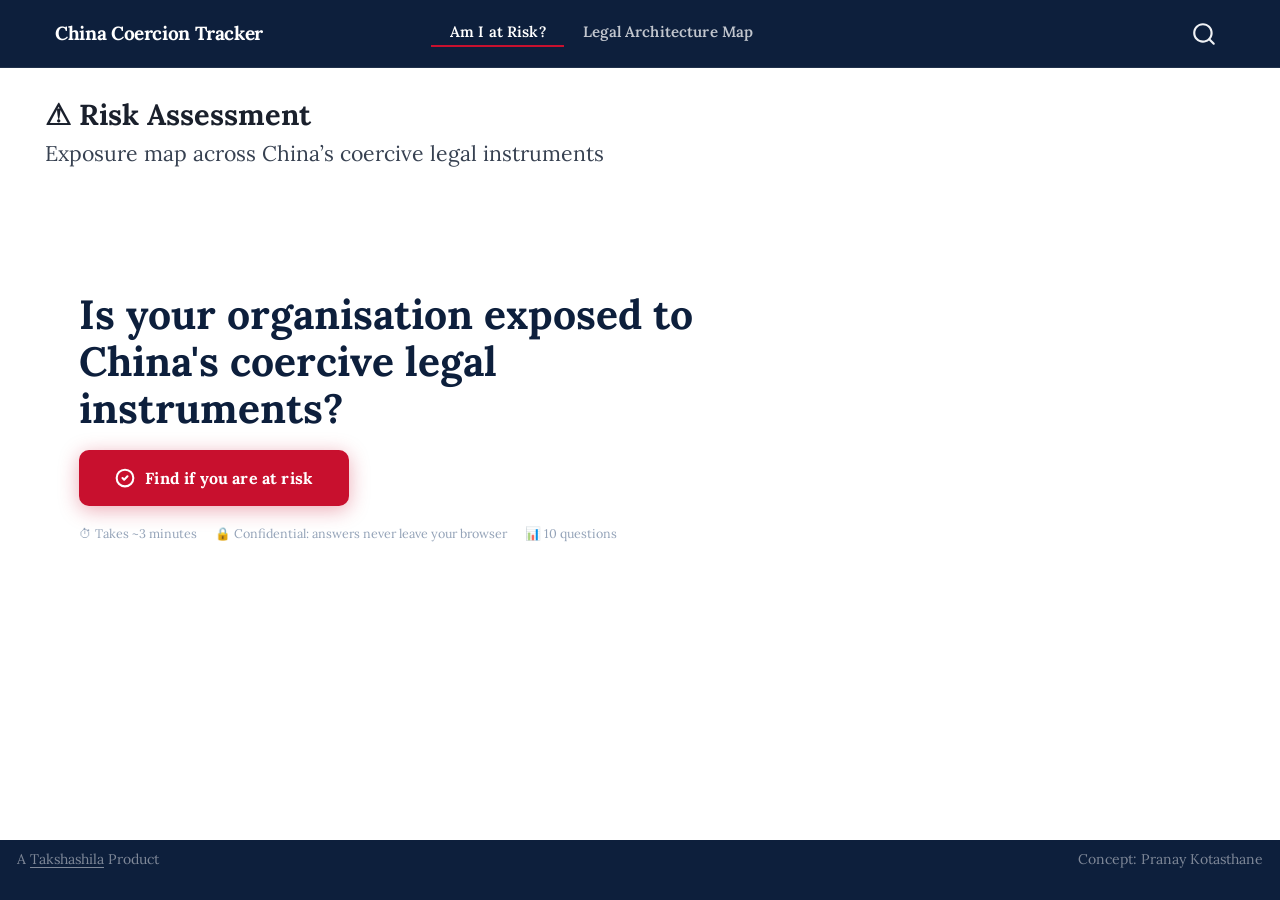
==== china-coercion-tracker/index.html @ 2c1ad4c2 "Verify SAMR merger review against the Anti-Monopoly Law; fix inaccuracies Scoped to merger control o" ====
<!DOCTYPE html>
<html xmlns="http://www.w3.org/1999/xhtml" lang="en" xml:lang="en"><head>

<meta charset="utf-8">
<meta name="generator" content="quarto-1.6.42">

<meta name="viewport" content="width=device-width, initial-scale=1.0, user-scalable=yes">


<title>⚠ Risk Assessment – China Coercion Tracker</title>
<style>
code{white-space: pre-wrap;}
span.smallcaps{font-variant: small-caps;}
div.columns{display: flex; gap: min(4vw, 1.5em);}
div.column{flex: auto; overflow-x: auto;}
div.hanging-indent{margin-left: 1.5em; text-indent: -1.5em;}
ul.task-list{list-style: none;}
ul.task-list li input[type="checkbox"] {
  width: 0.8em;
  margin: 0 0.8em 0.2em -1em; /* quarto-specific, see https://github.com/quarto-dev/quarto-cli/issues/4556 */ 
  vertical-align: middle;
}
</style>


<script src="site_libs/quarto-nav/quarto-nav.js"></script>
<script src="site_libs/quarto-nav/headroom.min.js"></script>
<script src="site_libs/clipboard/clipboard.min.js"></script>
<script src="site_libs/quarto-search/autocomplete.umd.js"></script>
<script src="site_libs/quarto-search/fuse.min.js"></script>
<script src="site_libs/quarto-search/quarto-search.js"></script>
<meta name="quarto:offset" content="./">
<link href="./thumbnail.png" rel="icon" type="image/png">
<script src="site_libs/quarto-html/quarto.js"></script>
<script src="site_libs/quarto-html/popper.min.js"></script>
<script src="site_libs/quarto-html/tippy.umd.min.js"></script>
<script src="site_libs/quarto-html/anchor.min.js"></script>
<link href="site_libs/quarto-html/tippy.css" rel="stylesheet">
<link href="site_libs/quarto-html/quarto-syntax-highlighting-2f5df379a58b258e96c21c0638c20c03.css" rel="stylesheet" id="quarto-text-highlighting-styles">
<script src="site_libs/bootstrap/bootstrap.min.js"></script>
<link href="site_libs/bootstrap/bootstrap-icons.css" rel="stylesheet">
<link href="site_libs/bootstrap/bootstrap-d68c3a96224ad8e5b9835b326268b18e.min.css" rel="stylesheet" append-hash="true" id="quarto-bootstrap" data-mode="light">
<script id="quarto-search-options" type="application/json">{
  "location": "navbar",
  "copy-button": false,
  "collapse-after": 3,
  "panel-placement": "end",
  "type": "overlay",
  "limit": 50,
  "keyboard-shortcut": [
    "f",
    "/",
    "s"
  ],
  "show-item-context": false,
  "language": {
    "search-no-results-text": "No results",
    "search-matching-documents-text": "matching documents",
    "search-copy-link-title": "Copy link to search",
    "search-hide-matches-text": "Hide additional matches",
    "search-more-match-text": "more match in this document",
    "search-more-matches-text": "more matches in this document",
    "search-clear-button-title": "Clear",
    "search-text-placeholder": "",
    "search-detached-cancel-button-title": "Cancel",
    "search-submit-button-title": "Submit",
    "search-label": "Search"
  }
}</script>
<style>html{ scroll-behavior: smooth; }</style>


<meta property="og:title" content="⚠ Risk Assessment – China Coercion Tracker">
<meta property="og:description" content="China Coercion Tracker — Takshashila Institution">
<meta property="og:image" content="https://amitkumar-ak.com/china-coercion-tracker/thumbnail.png">
<meta property="og:site_name" content="China Coercion Tracker">
<meta property="og:image:height" content="1572">
<meta property="og:image:width" content="2760">
<meta name="twitter:title" content="⚠ Risk Assessment – China Coercion Tracker">
<meta name="twitter:description" content="Exposure map across China’s coercive legal instruments">
<meta name="twitter:image" content="https://amitkumar-ak.com/china-coercion-tracker/thumbnail.png">
<meta name="twitter:card" content="summary_large_image">
<meta name="twitter:image-height" content="1572">
<meta name="twitter:image-width" content="2760">
</head>

<body class="nav-fixed">

<div id="quarto-search-results"></div>
  <header id="quarto-header" class="headroom fixed-top">
    <nav class="navbar navbar-expand-lg " data-bs-theme="dark">
      <div class="navbar-container container-fluid">
      <div class="navbar-brand-container mx-auto">
    <a class="navbar-brand" href="./index.html">
    <span class="navbar-title">China Coercion Tracker</span>
    </a>
  </div>
            <div id="quarto-search" class="" title="Search"></div>
          <button class="navbar-toggler" type="button" data-bs-toggle="collapse" data-bs-target="#navbarCollapse" aria-controls="navbarCollapse" role="menu" aria-expanded="false" aria-label="Toggle navigation" onclick="if (window.quartoToggleHeadroom) { window.quartoToggleHeadroom(); }">
  <span class="navbar-toggler-icon"></span>
</button>
          <div class="collapse navbar-collapse" id="navbarCollapse">
            <ul class="navbar-nav navbar-nav-scroll me-auto">
  <li class="nav-item">
    <a class="nav-link active" href="./index.html" aria-current="page"> 
<span class="menu-text">Am I at Risk?</span></a>
  </li>  
  <li class="nav-item">
    <a class="nav-link" href="./mindmap.html"> 
<span class="menu-text">Legal Architecture Map</span></a>
  </li>  
</ul>
          </div> <!-- /navcollapse -->
            <div class="quarto-navbar-tools">
</div>
      </div> <!-- /container-fluid -->
    </nav>
</header>
<!-- content -->
<div id="quarto-content" class="quarto-container page-columns page-rows-contents page-layout-full page-navbar">
<!-- sidebar -->
<!-- margin-sidebar -->
    
<!-- main -->
<main class="content column-page" id="quarto-document-content">

<header id="title-block-header" class="quarto-title-block default">
<div class="quarto-title">
<h1 class="title">⚠ Risk Assessment</h1>
<p class="subtitle lead">Exposure map across China’s coercive legal instruments</p>
</div>



<div class="quarto-title-meta column-page">

    
  
    
  </div>
  


</header>


<style>
/* ── LAYOUT ── */
#risk-root {
  max-width: 820px;
  margin: 0;
  padding: 0 2rem 3rem;
}

/* ── HERO ── */
#hero-section {
  padding: 3.5rem 0 2.5rem;
}
.hero-eyebrow {
  font-size: 11px; font-weight: 800; text-transform: uppercase;
  letter-spacing: .14em; color: #c8102e; margin-bottom: 14px;
}
.hero-title {
  font-size: 2.4rem; font-weight: 900; color: #0d1f3c;
  line-height: 1.15; margin-bottom: 18px; max-width: 680px;
}
.hero-desc {
  font-size: 15.5px; color: #4a5568; line-height: 1.75;
  max-width: 600px; margin-bottom: 36px;
}
.hero-desc strong { color: #0d1f3c; }
.btn-hero {
  display: inline-flex; align-items: center; gap: 10px;
  background: #c8102e; color: #fff;
  font-size: 16px; font-weight: 800;
  padding: 16px 36px; border-radius: 10px; border: none;
  cursor: pointer; letter-spacing: .01em;
  box-shadow: 0 4px 20px rgba(200,16,46,.35);
  transition: all .2s; font-family: inherit;
}
.btn-hero:hover {
  background: #a80d23;
  box-shadow: 0 6px 28px rgba(200,16,46,.45);
  transform: translateY(-1px);
}
.btn-hero svg { width: 20px; height: 20px; }
.hero-meta {
  margin-top: 18px; font-size: 12.5px; color: #94a3b8;
  display: flex; align-items: center; gap: 18px;
}
.hero-meta span { display: flex; align-items: center; gap: 5px; }

/* ── RESULTS EXTRAS ── */
.res-meta {
  font-size: 11.5px !important; color: #94a3b8 !important;
  margin-top: 10px !important; line-height: 1.6;
}
.res-actions { display: flex; gap: 10px; margin-top: 16px; flex-wrap: wrap; }
.btn-print {
  display: inline-flex; align-items: center; gap: 7px;
  margin-top: 8px; padding: 9px 20px;
  border-radius: 8px; font-size: 13px; font-weight: 700;
  background: #0d1f3c; color: #fff; border: none;
  cursor: pointer; font-family: inherit; transition: all .15s;
}
.btn-print:hover { background: #162d55; }
.cluster-wrap {
  border: 1.5px dashed #f3b2bd; border-radius: 14px;
  padding: 14px 14px 4px; margin-bottom: 14px; background: #fffbfb;
}
.cluster-head { font-size: 13.5px; font-weight: 900; color: #c8102e; margin-bottom: 4px; }
.cluster-sub { font-size: 12.5px; color: #64748b; line-height: 1.6; margin-bottom: 12px; }
.rc-role {
  display: inline-block; font-size: 9px; font-weight: 800; text-transform: uppercase;
  letter-spacing: .07em; padding: 4px 10px; border-radius: 6px;
  background: #eff6ff; color: #1e40af; border: 1px solid #bfdbfe;
  white-space: nowrap; flex-shrink: 0;
}
.advisory-card {
  background: #fffbeb; border: 1.5px solid #fde68a; border-left: 4px solid #d97706;
  border-radius: 12px; padding: 20px 24px; margin-bottom: 12px;
}
.advisory-card h4 { font-size: 14px; font-weight: 800; color: #92400e; margin: 0 0 8px; }
.advisory-card p { font-size: 13px; color: #78350f; line-height: 1.65; margin: 0; }

/* ── PRINT (Save as PDF) ── */
@media print {
  #quarto-header, .navbar, #hero-section, .prog-wrap,
  .res-actions, #quarto-footer, .page-footer, #quarto-search { display: none !important; }
  #risk-root { max-width: 100% !important; padding: 0 !important; }
  .risk-card, .advisory-card, .cluster-wrap { break-inside: avoid; box-shadow: none !important; }
  #quiz-section { display: block !important; }
}

/* ── QUESTIONNAIRE ── */
#quiz-section { display: none; padding: 1.5rem 0; }
.prog-wrap { margin-bottom: 24px; }
.prog-header {
  display: flex; justify-content: space-between; align-items: center;
  margin-bottom: 8px;
}
.prog-label { font-size: 11.5px; font-weight: 800; text-transform: uppercase; letter-spacing: .1em; color: #94a3b8; }
.prog-pct { font-size: 13px; font-weight: 800; color: #c8102e; }
.prog-track {
  height: 6px; background: #e2e8f0; border-radius: 99px; overflow: hidden;
}
.prog-fill {
  height: 100%;
  background: linear-gradient(90deg, #c8102e, #e85d75);
  border-radius: 99px; transition: width .4s cubic-bezier(.4,0,.2,1);
}

.qcard {
  background: #fff; border-radius: 16px;
  border: 1px solid #e2e8f0;
  box-shadow: 0 4px 24px rgba(0,0,0,.08);
  overflow: hidden;
}
.qcard-header {
  background: linear-gradient(135deg, #0d1f3c 0%, #162d55 100%);
  padding: 22px 28px 20px;
}
.qnum {
  font-size: 10.5px; font-weight: 800; text-transform: uppercase;
  letter-spacing: .12em; color: rgba(255,255,255,.5); margin-bottom: 8px;
}
.qhint {
  display: inline-block; font-size: 11px; font-weight: 700;
  color: #93c5fd; background: rgba(147,197,253,.12);
  padding: 3px 10px; border-radius: 5px; margin-bottom: 10px;
  border: 1px solid rgba(147,197,253,.25);
}
.qtext {
  font-size: 17px; font-weight: 800; color: #fff;
  line-height: 1.4; margin: 0;
}
.qcard-body { padding: 22px 28px; }
.qopts { display: flex; flex-direction: column; gap: 8px; }
.qopt {
  display: flex; align-items: flex-start; gap: 12px;
  padding: 12px 16px; border: 1.5px solid #e8edf4;
  border-radius: 10px; cursor: pointer;
  background: #fafbfc; text-align: left; width: 100%;
  font-family: inherit; transition: all .15s;
}
.qopt:hover { border-color: #fca5a5; background: #fff8f8; }
.qopt.sel { border-color: #c8102e; background: #fff5f5;
  box-shadow: 0 0 0 3px rgba(200,16,46,.08); }
.qcheck, .qradio {
  width: 18px; height: 18px; min-width: 18px;
  border: 2px solid #d1d5db; border-radius: 4px;
  margin-top: 1px; position: relative;
  transition: all .15s; background: #fff; flex-shrink: 0;
}
.qradio { border-radius: 50%; }
.qopt.sel .qcheck, .qopt.sel .qradio {
  background: #c8102e; border-color: #c8102e;
}
.qopt.sel .qcheck::after {
  content: '✓'; position: absolute; inset: 0;
  display: flex; align-items: center; justify-content: center;
  color: #fff; font-size: 11px; font-weight: 900;
}
.qopt.sel .qradio::after {
  content: ''; position: absolute; inset: 3px;
  background: #fff; border-radius: 50%;
}
.qtext-opt { font-size: 13.5px; color: #374151; line-height: 1.5; }

.qnav { display: flex; align-items: center; gap: 10px; margin-top: 20px; }
.btn-back {
  padding: 10px 20px; border-radius: 8px; font-size: 13px;
  font-weight: 700; cursor: pointer; border: 1.5px solid #e2e8f0;
  background: #fff; color: #64748b; font-family: inherit;
  transition: all .15s;
}
.btn-back:hover { background: #f1f5f9; border-color: #cbd5e1; }
.btn-next {
  padding: 10px 24px; border-radius: 8px; font-size: 13px;
  font-weight: 800; cursor: pointer; border: none;
  background: #c8102e; color: #fff; font-family: inherit;
  transition: all .15s; box-shadow: 0 2px 8px rgba(200,16,46,.3);
}
.btn-next:hover:not(:disabled) { background: #a80d23; }
.btn-next:disabled { background: #e2e8f0; color: #94a3b8; cursor: not-allowed; box-shadow: none; }
.qprog-label { font-size: 12px; color: #94a3b8; margin-left: auto; }

/* ── RESULTS ── */
.res-intro {
  background: #fff; border-radius: 14px;
  border: 1px solid #e2e8f0; padding: 24px 28px;
  box-shadow: 0 2px 12px rgba(0,0,0,.07); margin-bottom: 16px;
}
.res-intro h3 { font-size: 18px; font-weight: 900; color: #c8102e; margin: 0 0 8px; }
.res-intro p { font-size: 13.5px; color: #4a5568; margin: 0; line-height: 1.65; }
.risk-card {
  background: #fff; border-radius: 12px;
  border: 1px solid #e2e8f0; border-left: 4px solid #c8102e;
  padding: 20px 24px; box-shadow: 0 2px 10px rgba(0,0,0,.06);
  margin-bottom: 12px;
}
.rc-header { display: flex; align-items: flex-start; justify-content: space-between; gap: 12px; margin-bottom: 12px; }
.rc-title { font-size: 14.5px; font-weight: 800; color: #0d1f3c; line-height: 1.3; }
.rc-domain { font-size: 11px; color: #94a3b8; font-weight: 700; margin-top: 3px; text-transform: uppercase; letter-spacing: .06em; }
.rc-tag {
  font-size: 9px; font-weight: 800; text-transform: uppercase;
  letter-spacing: .08em; padding: 4px 10px; border-radius: 6px;
  white-space: nowrap; flex-shrink: 0;
  background: #fef2f2; color: #c8102e; border: 1px solid #fecaca;
}
.rc-sect-lbl { font-size: 10px; font-weight: 800; text-transform: uppercase; letter-spacing: .1em; color: #94a3b8; margin: 12px 0 7px; }
.rc-items { list-style: none; padding: 0; margin: 0; }
.rc-items li { font-size: 13px; color: #374151; line-height: 1.65; padding-left: 20px; position: relative; margin-bottom: 5px; }
.rc-why li::before { content: '→'; color: #c8102e; position: absolute; left: 0; font-weight: 900; font-size: 11px; top: 3px; }
.rc-cons li::before { content: '⚠'; color: #d97706; position: absolute; left: 0; font-size: 10px; top: 4px; }
.rc-sep { height: 1px; background: #f1f5f9; margin: 12px 0; }
.c-link { font-size: 12px; color: #2563eb; text-decoration: none; font-weight: 700; }
.c-link:hover { text-decoration: underline; }
.none-card {
  background: linear-gradient(135deg, #f0fdf4, #dcfce7);
  border-radius: 14px; border: 1.5px solid #86efac;
  padding: 36px 32px; text-align: center; max-width: 500px;
}
.none-card .ic { font-size: 38px; margin-bottom: 12px; }
.none-card h3 { font-size: 18px; font-weight: 900; color: #15803d; margin: 0 0 10px; }
.none-card p { font-size: 13.5px; color: #374151; margin: 0; line-height: 1.65; }
.btn-retake {
  display: inline-flex; align-items: center; gap: 7px;
  margin-top: 8px; padding: 9px 20px;
  border-radius: 8px; font-size: 13px; font-weight: 700;
  background: #f1f5f9; color: #374151; border: 1.5px solid #e2e8f0;
  cursor: pointer; font-family: inherit; transition: all .15s;
}
.btn-retake:hover { background: #e2e8f0; }

/* ── FADE ── */
.fade-in { animation: fadeUp .35s ease both; }
@keyframes fadeUp {
  from { opacity: 0; transform: translateY(12px); }
  to   { opacity: 1; transform: translateY(0); }
}
</style>

<div id="risk-root">
  <div id="hero-section" class="fade-in">
    <h1 class="hero-title">Is your organisation exposed to China's coercive legal instruments?</h1>
    <button class="btn-hero" onclick="startQuiz()">
      <svg viewbox="0 0 24 24" fill="none" stroke="currentColor" stroke-width="2.5" stroke-linecap="round" stroke-linejoin="round"><path d="M9 12l2 2 4-4"></path><circle cx="12" cy="12" r="10"></circle></svg>
      Find if you are at risk
    </button>
    <div class="hero-meta">
      <span>⏱ Takes ~3 minutes</span>
      <span>🔒 Confidential: answers never leave your browser</span>
      <span>📊 10 questions</span>
    </div>
  </div>

  <div id="quiz-section">
    <div class="prog-wrap">
      <div class="prog-header">
        <span class="prog-label">Progress</span>
        <span class="prog-pct" id="prog-pct">0%</span>
      </div>
      <div class="prog-track"><div class="prog-fill" id="prog-fill" style="width:0%"></div></div>
    </div>
    <div id="qb"></div>
  </div>
</div>

<script>
// No data is collected or transmitted: answers live only in this browser tab.
let step=0, ans={};

// ── FLOW CONTROL ──
function startQuiz(){
  document.getElementById('hero-section').style.display='none';
  document.getElementById('quiz-section').style.display='block';
  renderQ();
}

// ── QUESTIONS ──
const RQs=[
  {id:'sector',multi:true,
   text:'What best describes your organisation? Select all that apply.',
   opts:[
     {v:'defence',  l:'Defence or aerospace contractor (weapons systems, military hardware, drones)'},
     {v:'semi',     l:'Semiconductor company (chip design, fabrication, or equipment)'},
     {v:'tech',     l:'Advanced technology firm (AI/ML, quantum computing, robotics, advanced software)'},
     {v:'telecom',  l:'Telecommunications equipment manufacturer or network operator'},
     {v:'minerals', l:'Critical minerals, mining, or rare earth processing firm'},
     {v:'materials',l:'Advanced materials, chemicals, or battery technology manufacturer'},
     {v:'finance',  l:'Financial services, private equity, or investment fund'},
     {v:'research', l:'Research institution, university, or think tank'},
     {v:'law',      l:'Law firm or trade compliance / sanctions consultancy'},
     {v:'media',    l:'Media organisation or journalism outlet'},
     {v:'agri',     l:'Agriculture, food, or beverages producer / exporter'},
     {v:'consumer', l:'Consumer goods, luxury, or retail brand'},
     {v:'auto',     l:'Automotive or mobility manufacturer'},
     {v:'pharma',   l:'Pharmaceuticals or medical devices'},
     {v:'other',    l:'Other manufacturing, services, or industrial firm'},
   ]},
  {id:'geo',multi:false,
   text:'Where is your organisation primarily based?',
   opts:[
     {v:'us',    l:'United States'},
     {v:'eu',    l:'European Union'},
     {v:'uk',    l:'United Kingdom'},
     {v:'india', l:'India'},
     {v:'taiwan',l:'Taiwan'},
     {v:'allied',l:'Japan, South Korea, or Australia'},
     {v:'other', l:'Other / Global'},
   ]},
  {id:'rel',multi:true,
   text:'What is your commercial relationship with China? Select all that apply.',
   opts:[
     {v:'export_goods',    l:'Export physical goods, components, or materials to Chinese entities'},
     {v:'export_tech',     l:'Export software, algorithms, or digital technology to Chinese entities'},
     {v:'ip_license',      l:'License intellectual property (patents, trade secrets, know-how) to Chinese entities'},
     {v:'jv',              l:'Joint venture or technology partnership with a Chinese entity'},
     {v:'ops',             l:'R&D centre, lab, or manufacturing operation inside China'},
     {v:'import_materials',l:'Source critical raw materials or components from Chinese suppliers'},
     {v:'china_customers', l:'Chinese entities are significant customers (>20% of revenue)'},
     {v:'none',            l:'None of the above'},
   ]},
  {id:'mat',multi:true,
   text:'Do any of the following controlled physical materials feature in your operations? Select all that apply.',
   opts:[
     {v:'gallium',  l:'Gallium (Ga) or gallium compounds'},
     {v:'germanium',l:'Germanium (Ge) or germanium compounds'},
     {v:'graphite', l:'Natural or synthetic graphite'},
     {v:'antimony', l:'Antimony (Sb) or antimony compounds'},
     {v:'tungsten', l:'Tungsten or heavy tungsten-nickel alloys'},
     {v:'superhard',l:'Synthetic diamonds or cubic boron nitride (superhard materials)'},
     {v:'indium',   l:'Indium (In) or indium compounds'},
     {v:'bismuth',  l:'Bismuth (Bi) or tellurium (Te) materials'},
     {v:'hree',     l:'Heavy rare earth elements (Tb, Dy, Sm, Gd, Lu, Sc, Y, Ho, Er, Tm, Eu, Yb)'},
     {v:'lree',     l:'Light rare earth elements (La, Ce, Pr, Nd) or neodymium magnets'},
     {v:'unsure',   l:'Not sure / we have not audited our inputs against China\'s control lists'},
     {v:'none',     l:'None of the above'},
   ]},
  {id:'down',multi:true,
   text:'Where do your products go, and what goes into them? Select all that apply.',
   opts:[
     {v:'us_defence', l:'We supply US defence, military, or aerospace end-users (directly or through primes)'},
     {v:'us_tech',    l:'We supply US semiconductor, AI, or advanced-technology manufacturers'},
     {v:'cn_content', l:'Our products incorporate Chinese-origin critical materials or components (even via third-country distributors)'},
     {v:'none',       l:'None of the above'},
   ]},
  {id:'tech',multi:true,
   text:'Which controlled technology areas are relevant to your work? Select all that apply.',
   opts:[
     {v:'ai',       l:'Advanced AI or ML algorithms (training, inference, or deployment)'},
     {v:'battery',  l:'LFP or LMFP battery cathode technology'},
     {v:'lidar',    l:'LiDAR systems or components'},
     {v:'quantum',  l:'Quantum computing or quantum cryptography'},
     {v:'ree_proc', l:'Rare earth separation, smelting, or processing know-how'},
     {v:'gene',     l:'Gene editing, CRISPR, or human cell manipulation technology'},
     {v:'semi_tech',l:'Advanced semiconductor process design (below 14nm) or EDA tools'},
     {v:'encrypt',  l:'Military-grade encryption or secure communications'},
     {v:'satellite',l:'Satellite navigation, guidance, or payload systems'},
     {v:'uav',      l:'Unmanned systems (drones, autonomous vehicles) core technology'},
     {v:'nuclear',  l:'Nuclear, chemical, or biological dual-use technology'},
     {v:'unsure',   l:'Not sure / we have not mapped our technology against the Catalogue'},
     {v:'none',     l:'None of the above'},
   ]},
  {id:'actions',multi:true,
   text:'Has your organisation done any of the following in the past three years? Select all that apply.',
   opts:[
     {v:'bis_comply',  l:'Complied with US BIS export control restrictions affecting Chinese entities'},
     {v:'ofac_comply', l:'Complied with US OFAC or EU sanctions targeting Chinese individuals or entities'},
     {v:'cutoff',      l:'Cut off or suspended supply to Chinese entities following sanctions/government direction'},
     {v:'terminate_jv',l:'Terminated a JV or partnership with a Chinese company under regulatory pressure'},
     {v:'research',    l:'Published research, reports, or testimony critical of China\'s tech/military/economic policies'},
     {v:'testimony',   l:'Provided expert testimony to US, EU, or allied governments on Chinese security practices'},
     {v:'lobbying',    l:'Joined advocacy coalitions or lobbying groups promoting restrictions on Chinese technology'},
     {v:'uflpa',       l:'Applied for/facilitated/advised on UFLPA supply chain investigations involving Chinese suppliers'},
     {v:'screen_inv',  l:'Screened or blocked Chinese investment into your organisation on national security grounds'},
     {v:'none',        l:'None of the above'},
   ]},
  {id:'capital',multi:true,
   text:'What is your organisation\'s exposure to Chinese capital? Select all that apply.',
   opts:[
     {v:'soe',       l:'Chinese state-owned enterprise (SOE) as investor or shareholder'},
     {v:'gwf',       l:'Chinese government fund or sovereign wealth fund as investor'},
     {v:'private',   l:'Chinese private company as significant investor (>5% stake)'},
     {v:'individual',l:'Chinese individual investors with prior government or military connections'},
     {v:'discussing',l:'Currently in active or recent discussions with Chinese investors'},
     {v:'subsidies', l:'Received Chinese government grants, loans, or subsidies'},
     {v:'none',      l:'None of the above'},
   ]},
  {id:'txn',multi:true,
   text:'Is your organisation planning or executing a merger, acquisition, or joint venture? Select all that apply.',
   opts:[
     {v:'ma',          l:'Yes: a merger or acquisition (as buyer, seller, or target), anywhere in the world'},
     {v:'jvform',      l:'Yes: forming a joint venture, including one entirely outside China'},
     {v:'both_cn_rev', l:'At least two parties to the transaction each earn over ~RMB 800 million (~USD 110 million) a year in China'},
     {v:'unsure_rev',  l:'A deal is planned but we have not measured the parties\' China revenues against the thresholds'},
     {v:'none',        l:'No transaction planned or underway'},
   ]},
  {id:'data',multi:true,
   text:'Which data and digital operations apply to your organisation? Select all that apply.',
   opts:[
     {v:'personal_data',l:'Process, store, or transfer personal data of Chinese residents'},
     {v:'chinese_users',l:'Operate digital platforms or apps with 100,000+ Chinese users'},
     {v:'govt_data',    l:'Store or process Chinese government or state enterprise data'},
     {v:'chinese_cloud',l:'Use Chinese cloud services or data centres for core operations'},
     {v:'cii_data',     l:'Handle data generated by Critical Information Infrastructure operations in China'},
     {v:'chinese_hw',   l:'Integrated Chinese hardware (Huawei, ZTE, etc.) into core network infrastructure'},
     {v:'ai_training',  l:'Conduct AI model training on datasets sourced from Chinese operations'},
     {v:'ipo',          l:'Plan or are executing an overseas stock listing involving Chinese user data'},
     {v:'none',         l:'None of the above'},
   ]},
];

function renderQ(){
  const q=RQs[step], total=RQs.length;
  const pct=Math.round((step/total)*100);
  document.getElementById('prog-fill').style.width=pct+'%';
  document.getElementById('prog-pct').textContent=pct+'%';

  const cur=ans[q.id]||(q.multi?[]:null);
  const isSel=v=>q.multi?cur.includes(v):cur===v;
  const indHTML=q.multi?`<div class="qcheck"></div>`:`<div class="qradio"></div>`;
  const hasAns=q.multi?(cur.length>0):!!cur;

  document.getElementById('qb').innerHTML=`
    <div class="qcard fade-in">
      <div class="qcard-header">
        <div class="qnum">Question ${step+1} of ${total}</div>
        ${q.multi?`<div class="qhint">☑ Multi-select — choose all that apply</div>`:''}
        <div class="qtext">${q.text}</div>
      </div>
      <div class="qcard-body">
        <div class="qopts">
          ${q.opts.map(o=>`
            <button class="qopt${isSel(o.v)?' sel':''}"
              data-q="${q.id}" data-none="${o.v==='none'?1:0}"
              onclick="selOpt('${q.id}','${o.v}',this,${o.v==='none'},${q.multi})">
              ${indHTML}
              <div class="qtext-opt">${o.l}</div>
            </button>`).join('')}
        </div>
        <div class="qnav">
          ${step>0?`<button class="btn-back" onclick="prevQ()">← Back</button>`:''}
          <button class="btn-next" id="nb" onclick="nextQ()" ${!hasAns?'disabled':''}>
            ${step===total-1?'See Results →':'Next →'}
          </button>
          <span class="qprog-label">${total-step-1} remaining</span>
        </div>
      </div>
    </div>`;
  const pw=document.querySelector('.prog-wrap');
  if(pw && pw.getBoundingClientRect().top < 0) pw.scrollIntoView({behavior:'auto',block:'start'});
}

function selOpt(qid,val,el,isNone,isMulti){
  if(!isMulti){
    ans[qid]=val;
    document.querySelectorAll(`.qopt[data-q="${qid}"]`).forEach(b=>b.classList.remove('sel'));
    el.classList.add('sel');
  } else {
    if(!ans[qid]) ans[qid]=[];
    if(isNone){
      ans[qid]=[val];
      document.querySelectorAll(`.qopt[data-q="${qid}"]`).forEach(b=>b.classList.remove('sel'));
      el.classList.add('sel');
    } else {
      ans[qid]=ans[qid].filter(v=>v!=='none');
      document.querySelectorAll(`.qopt[data-q="${qid}"][data-none="1"]`).forEach(b=>b.classList.remove('sel'));
      const i=ans[qid].indexOf(val);
      if(i>=0){ans[qid].splice(i,1);el.classList.remove('sel');}
      else{ans[qid].push(val);el.classList.add('sel');}
    }
  }
  const nb=document.getElementById('nb');
  if(nb){const a=ans[qid];nb.disabled=!(isMulti?(a&&a.length>0):!!a);}
}
function prevQ(){step--;renderQ();}
function nextQ(){
  const q=RQs[step],a=ans[q.id];
  if(q.multi?!(a&&a.length>0):!a) return;
  step++;
  if(step>=RQs.length) renderResults();
  else renderQ();
}

// ── RISK ENGINE ──
function calcRisk(){
  const sector=ans.sector||[],geo=ans.geo||'other',rel=ans.rel||[],
        mat=ans.mat||[],tech=ans.tech||[],actions=ans.actions||[],
        capital=ans.capital||[],data=ans.data||[],down=ans.down||[],txn=ans.txn||[];
  const has=(arr,...v)=>v.some(x=>arr.includes(x));
  const none=arr=>arr.length===0||arr.includes('none');
  const risks=[];

  // Materials exposure requires an actual China nexus: sourcing, selling, operating,
  // or Chinese-origin content in products. Materials alone (e.g. sourced from
  // Australia) do not put a firm inside MOFCOM's licensing net.
  const cnNexus = has(rel,'import_materials','export_goods','ops','jv','china_customers') || has(down,'cn_content');

  if((!none(mat)&&cnNexus)||(has(sector,'defence','semi','minerals')&&!none(rel))){
    const why=[],cons=[];
    if(has(mat,'gallium','germanium','graphite','antimony','superhard'))
      why.push('Your operations involve gallium, germanium, graphite, antimony, or synthetic diamonds — all requiring individual export licensing under MOFCOM Notice 2024 No. 46');
    if(has(mat,'hree'))
      why.push('Heavy rare earth elements in your supply chain are subject to MOFCOM Notice 2025 No. 61 licensing');
    if(has(mat,'indium','bismuth','tungsten'))
      why.push('Indium, bismuth, tellurium, and heavy tungsten alloys are controlled under the 2026 catalogue update (Category 6C)');
    if(has(mat,'lree'))
      why.push('Light rare earth elements and neodymium magnets fall under Announcement No. 57 (2025)');
    if(has(rel,'export_goods'))
      why.push('You export physical goods to Chinese entities — any controlled item requires an individual export licence per shipment');
    if(has(rel,'import_materials'))
      why.push('You source controlled materials from China; MOFCOM holds unilateral licensing authority and can suspend approvals without reason');
    if(has(down,'cn_content'))
      why.push('Chinese-origin content enters your products through suppliers; MOFCOM\'s licensing net follows the item, not the invoice');
    if(why.length>0){
      cons.push('Individual export licences required for every covered shipment; applications may be refused, delayed, or revoked after approval without appeal');
      cons.push('Supply disruption: China has demonstrated willingness to restrict gallium/germanium approvals to adversarial-country buyers since 2023');
      cons.push('GAC can detain cargo at port without judicial order; retroactive enforcement of prior unlicensed shipments is possible');
      risks.push({instrument:'Dual-Use Export Control Regulations (Dec 2024)',domain:'Domain 2 · Goods',why,cons,url:'https://picpolicy.mofcom.gov.cn/file/20241120/56691732080580306.pdf'});
    }
  }

  if(!none(mat)&&has(down,'us_defence')&&(has(down,'cn_content')||has(rel,'import_materials'))){
    const why=[],cons=[];
    why.push('Announcement No. 46 (Dec 2024) prohibits supplying dual-use items to US military end-users, and extends accountability to organisations in any country that transfer Chinese-origin items');
    why.push('Your profile matches the prohibited chain: Chinese-origin controlled materials flowing to US defence end-users');
    why.push('The blanket export denial to the US (Art. 2) is suspended until November 27, 2026, but the military end-user prohibition (Art. 1) remains fully in force');
    cons.push('Chinese suppliers must disclose end-use chains in licence applications; a military end-use means near-certain denial');
    cons.push('Third-country intermediaries do not launder exposure: the prohibition follows Chinese-origin content through the chain (Export Control Law, Art. 48)');
    cons.push('The Art. 2 suspension is reversible without notice; contracts running past November 2026 carry snap-back risk');
    risks.push({instrument:'Military End-User & Re-export Prohibition (Announcement No. 46, 2024)',domain:'Domain 2 · Goods',why,cons,url:'http://baike.taxrefund.com.cn/html/fg/2024/12/20241204103530-44471.html'});
  }

  // Trade remedies: import-side coercion. Fires on the documented target profile
  // (substitutable goods + China market exposure); framed as profile match with
  // precedent, not prediction, since targeting is political and discretionary.
  if(has(sector,'agri','consumer','auto','pharma','other')&&has(rel,'export_goods','china_customers')){
    const why=[],cons=[];
    why.push('You sell substitutable goods into the Chinese market: the exact profile of China\'s most-exercised coercion tool, the trade-remedy investigation');
    if(geo==='allied')
      why.push('Documented precedent in your region: Australian barley (80.5% duties) and wine (116–218%), both initiated within weeks of Canberra\'s 2020 COVID-inquiry call');
    else if(geo==='eu'||geo==='uk')
      why.push('Documented precedent in your region: EU brandy, pork, and dairy investigations (2024), opened in response to the EU\'s EV anti-subsidy probe, with sectors chosen for political pain in specific member states');
    else if(geo==='taiwan')
      why.push('Documented precedent in your region: the 2023–24 trade-barrier investigation used to suspend ECFA tariff concessions on 134+ product lines');
    else if(geo==='us')
      why.push('Documented precedent in your region: retaliatory anti-dumping actions, including sorghum (2018), deployed alongside tariff lists');
    else
      why.push('The pattern is cross-jurisdictional: Australia (barley, wine), the EU (brandy, pork, dairy), Taiwan (ECFA suspensions); targeting follows bilateral tension, not product economics');
    if(has(rel,'china_customers'))
      why.push('Chinese entities account for over 20% of your revenue; market-access denial is precisely the pressure point trade remedies are built to squeeze');
    cons.push('Provisional duties can land within months of initiation, with cash deposits required at the border immediately');
    cons.push('Documented duty levels of 80–218% effectively close the market overnight');
    cons.push('Investigations run 12–18 months with discretionary extensions; resolution has historically tracked diplomatic thaw, not legal merit');
    cons.push('Parallel administrative measures often accompany the formal case: customs holds, SPS inspections, import-registration suspensions');
    risks.push({instrument:'Trade Remedies: Anti-Dumping & Countervailing Duties',domain:'Domain 1 · Market',why,cons,url:'https://www.gov.cn/gongbao/content/2004/content_62747.htm'});
  }

  // SAMR merger review: fires when an active transaction combines with a China
  // turnover signal (verified threshold, unverified, or the >20% revenue proxy).
  if(has(txn,'ma','jvform')&&(has(txn,'both_cn_rev','unsure_rev')||has(rel,'china_customers'))){
    const why=[],cons=[];
    why.push('A merger, acquisition, or JV between entirely non-Chinese parties still requires SAMR clearance if the parties have sufficient China turnover: the test is activity in China, not place of incorporation');
    if(has(txn,'both_cn_rev'))
      why.push('You meet the two-party element of the filing thresholds: at least two parties each above RMB 800 million in China turnover');
    if(has(txn,'unsure_rev'))
      why.push('You have not measured the parties\' China revenues against the thresholds (RMB 800 million each for at least two parties; RMB 12 billion combined worldwide); this is the first check any deal team should run');
    if(!has(txn,'both_cn_rev','unsure_rev')&&has(rel,'china_customers'))
      why.push('Chinese entities provide over 20% of your revenue; measure that against the RMB 800 million threshold before assuming you are outside SAMR\'s jurisdiction');
    why.push('SAMR retains a call-in power below the thresholds where it suspects the deal may restrict competition');
    cons.push('Closing anywhere in the world is illegal until SAMR clears the deal; gun-jumping fines reach 10% of prior-year turnover');
    cons.push('Clearance can be conditioned on hold-separate orders and behavioural remedies that persist for years');
    cons.push('The documented coercion pattern is deal-killing by inaction: Qualcomm/NXP (2018) and Intel/Tower (2023) collapsed when SAMR let the review clock run out during US-China tension');
    cons.push('Review timing tracks the state of the bilateral relationship, and there is no meaningful appeal');
    risks.push({instrument:'Merger Review under the Anti-Monopoly Law (SAMR)',domain:'Domain 1 · Market',why,cons,url:'https://www.chinalawtranslate.com/en/anti-monopoly-law-2022/'});
  }

  if(!none(tech)&&!none(rel)&&has(rel,'export_tech','ip_license','ops','jv')){
    const why=[],cons=[];
    if(has(tech,'ree_proc','gene'))
      why.push('Rare earth processing know-how and gene editing technology are absolutely prohibited from export — criminal liability applies; no licence is available');
    if(has(tech,'ai'))
      why.push('Advanced AI/ML training and inference architectures are restricted; transfer via JV, licensing, or technical assistance requires multi-stage MOFCOM approval');
    if(has(tech,'battery'))
      why.push('LFP/LMFP battery cathode preparation technology is restricted; any IP sharing with Chinese entities requires prior MOFCOM/MOST approval');
    if(has(tech,'lidar','quantum'))
      why.push('LiDAR systems and quantum cryptography are restricted under the July 2025 Catalogue');
    if(has(tech,'semi_tech'))
      why.push('Advanced semiconductor design tools and EDA software are restricted; R&D collaboration in China requires case-by-case approval');
    if(has(rel,'ip_license'))
      why.push('IP licensing agreements with Chinese entities are explicitly within Catalogue scope — the restriction is not limited to physical exports');
    if(has(rel,'jv'))
      why.push('Technology contributions to Chinese JVs must be reviewed against the Catalogue; restricted items require MOFCOM approval before contribution');
    if(why.length>0){
      cons.push('Multi-stage MOFCOM/MOST licensing before any technology transfer; no statutory deadline, approval is not guaranteed');
      cons.push('Criminal prosecution for transfers of absolutely prohibited technologies, regardless of stated commercial purpose');
      cons.push('Existing contracts may be nullified if MOFCOM finds approval was required and not obtained');
      risks.push({instrument:'Technology Export Catalogue (July 2025)',domain:'Domain 4 · Prohibited Technologies',why,cons,url:'https://cset.georgetown.edu/publication/china-export-control-catalog-july-2025/'});
    }
  }

  {
    const d1=has(actions,'bis_comply','ofac_comply','cutoff','terminate_jv','screen_inv');
    const d2=has(sector,'defence')&&(geo==='us'||geo==='taiwan');
    const d3=has(sector,'research','media','law')&&has(actions,'research','testimony','lobbying');
    if(d1||d2||d3){
      const why=[],cons=[];
      if(has(actions,'cutoff','terminate_jv'))
        why.push('Cutting off supply or terminating a JV under government direction is the core UEL trigger: "interrupting normal commercial transactions without a legitimate reason"');
      if(has(actions,'bis_comply','ofac_comply'))
        why.push('Complying with US/EU export controls or OFAC sanctions restricting Chinese entities may be framed as "discriminating against Chinese enterprises"');
      if(has(actions,'screen_inv'))
        why.push('Blocking Chinese investment on national security grounds may be characterised as harming China\'s development interests — an explicit UEL criterion');
      if(d2) why.push('US and Taiwan-based defence contractors are the primary documented UEL designation targets; your sector and geography directly match known patterns');
      if(d3) why.push('Research organisations publishing critical analyses or providing expert testimony supporting sanctions are explicitly referenced in UEL listing criteria');
      if(why.length>0){
        cons.push('Designation bans listed entities from all import/export with China — immediate loss of Chinese supply and customer base');
        cons.push('Chinese companies are legally prohibited from transacting with a listed entity; existing contracts are effectively void');
        cons.push('Executive travel to China becomes extremely high-risk; directors face personal visa bans, deportation, or asset seizure');
        cons.push('No independent appeals mechanism; reconsideration through MOFCOM is entirely discretionary');
        risks.push({cluster:'cm',role:'The designation list',instrument:'Unreliable Entity List (UEL)',domain:'Domain 3 · Adversarial Entities',why,cons,url:'https://english.mofcom.gov.cn/Policies/GeneralPolicies/art/2020/art_1889a24134054b5b841134c3fba44654.html'});
      }
    }
  }

  if(has(actions,'bis_comply','ofac_comply','cutoff','uflpa')||has(rel,'import_materials')||(has(rel,'ops')&&has(sector,'defence','semi','tech','minerals','materials'))){
    const why=[],cons=[];
    if(has(actions,'cutoff'))
      why.push('Decree 834 targets foreign entities whose sanctions compliance "interrupts normal commercial transactions" — a formal multi-agency investigation trigger');
    if(has(rel,'import_materials'))
      why.push('Your supply chain depends on Chinese inputs; Decree 834 enables NDRC to direct domestic producers to deprioritise adversarial-country buyers through emergency allocation orders');
    if(has(actions,'uflpa'))
      why.push('UFLPA compliance audits require supply chain transparency inside China; Decree 834\'s blocking provisions may prohibit Chinese suppliers from cooperating');
    if(why.length>0){
      cons.push('Formal multi-agency investigation can be launched without pre-notification');
      cons.push('Emergency state-directed resource reallocation can redirect Chinese inputs away from your supply chain at any time');
      cons.push('UFLPA audits may become legally impossible inside China under Decree 834, creating simultaneous breach in both jurisdictions');
      risks.push({instrument:'Decree 834 — Industrial & Supply Chain Security',domain:'Domain 6 · Countermeasures',why,cons,url:'https://www.gov.cn/zhengce/content/202604/content_7064837.htm'});
    }
  }

  if(has(sector,'telecom','semi')||has(data,'cii_data','chinese_hw','ipo')||(has(rel,'ops')&&has(sector,'tech','finance'))){
    const why=[],cons=[];
    if(has(sector,'telecom','semi'))
      why.push('Telecom and semiconductor companies are core CII vendors; their products trigger mandatory CAC-led cybersecurity review for any CII procurement');
    if(has(data,'cii_data'))
      why.push('Handling CII operations data in China creates both Cybersecurity Review obligations and cross-border data transfer compliance requirements');
    if(has(data,'chinese_hw'))
      why.push('Integration of Chinese hardware (Huawei, ZTE) in your network; products integrated into Chinese CII trigger mandatory review');
    if(has(data,'ipo'))
      why.push('Overseas listing involving 1M+ Chinese users\' personal data requires CAC cybersecurity review — an effective IPO blocking mechanism');
    if(why.length>0){
      cons.push('Products deemed a security risk are blacklisted from CII procurement across seven strategic sectors simultaneously');
      cons.push('Standard review: 30+ working days; complex cases: ~90 working days; no approval guarantee');
      cons.push('Overseas IPOs of data-heavy businesses can be blocked indefinitely pending cybersecurity review completion');
      risks.push({instrument:'Cybersecurity Review Measures (2022)',domain:'Domain 5 · Infrastructure',why,cons,url:'https://www.gov.cn/zhengce/zhengceku/2022-01/04/content_5666430.htm'});
    }
  }

  if(has(actions,'bis_comply','ofac_comply','cutoff','terminate_jv','screen_inv')||(has(actions,'lobbying','research','testimony')&&has(sector,'research','law','media','finance'))){
    const why=[],cons=[];
    if(has(actions,'cutoff','terminate_jv'))
      why.push('Cutting off supply or terminating JVs under US/EU sanctions creates direct exposure to Decree 835 Prohibition Execution Orders');
    if(has(actions,'bis_comply','ofac_comply'))
      why.push('Compliance with BIS or OFAC restrictions targeting Chinese entities may be classified as "executing" foreign extraterritorial measures under Decree 835');
    if(has(actions,'lobbying','research'))
      why.push('Art. 8 of Decree 835 explicitly covers entities "promoting or participating in" foreign restrictive measures — published research and lobbying potentially qualify');
    if(has(sector,'law'))
      why.push('Law firms advising on China sanctions compliance are directly within Decree 835\'s scope as facilitators of foreign restrictive measures');
    if(has(sector,'finance'))
      why.push('Financial institutions implementing OFAC or EU sanctions on Chinese counterparties are "executing" foreign extraterritorial measures under Decree 835');
    if(why.length>0){
      cons.push('Prohibition Execution Orders can make compliance with specific US/EU laws inside China a criminal offence — creating an impossible dual-compliance situation');
      cons.push('Malicious Entity List designation: asset freezes, visa bans for executives, deportation, prohibition on all transactions with Chinese entities');
      cons.push('Chinese courts have jurisdiction to award substantial damages against designated entities');
      risks.push({cluster:'cm',role:'Blocking orders + Malicious Entity List',instrument:'Decree 835 — Counter Extraterritorial Jurisdiction',domain:'Domain 6 · Countermeasures',why,cons,url:'https://www.gov.cn/zhengce/content/202604/content_7065398.htm'});
    }
  }

  if(has(actions,'bis_comply','ofac_comply','cutoff')&&has(rel,'export_goods','export_tech','ops','import_materials')){
    const why=[],cons=[];
    if(has(actions,'bis_comply','ofac_comply','cutoff'))
      why.push('Complying with foreign export controls or sanctions affecting Chinese entities is the core trigger for mandatory MOFCOM notification');
    if(has(rel,'export_goods','export_tech'))
      why.push('Your active export relationships with China mean supply restrictions made under US/EU law must be reported to MOFCOM within 30 days');
    if(has(rel,'ops'))
      why.push('Your China operations are directly subject to MOFCOM Prohibition Orders; compliance with a foreign law could itself become illegal inside China');
    if(why.length>0){
      cons.push('30-day notification obligation to MOFCOM whenever you receive government direction affecting your China business');
      cons.push('If a Prohibition Order is issued, complying with the foreign measure inside China becomes illegal — regardless of home-jurisdiction requirements');
      cons.push('Chinese courts can hear civil liability claims from Chinese counterparties for damages arising from your prohibited compliance');
      risks.push({cluster:'cm',role:'The 30-day notification duty',instrument:'MOFCOM Blocking Statute (Order No. 1 of 2021)',domain:'Domain 6 · Countermeasures',why,cons,url:'https://english.mofcom.gov.cn/Policies/GeneralPolicies/art/2021/art_98677d0ed28b41b9adeff27b00c9d001.html'});
    }
  }

  if(has(actions,'bis_comply','ofac_comply','cutoff','terminate_jv','screen_inv')){
    const why=[],cons=[];
    if(has(actions,'bis_comply','ofac_comply','cutoff'))
      why.push('Implementing US/EU export controls or OFAC sanctions restricting Chinese entities constitutes "implementing discriminatory restrictive measures" under AFSL');
    if(has(actions,'terminate_jv'))
      why.push('Terminating a JV under regulatory pressure can be characterised as participating in implementing foreign containment policy against China');
    if(has(actions,'screen_inv'))
      why.push('Blocking Chinese investment on national security grounds may be framed as discriminating against Chinese enterprises');
    if(why.length>0){
      cons.push('Individuals and executives involved may be personally listed — exposing them to asset freezes and entry bans into China');
      cons.push('Chinese entities can file civil suits for damages in Chinese courts against listed persons, with punitive multipliers');
      cons.push('If executives travel to or hold assets in China, AFSL designation creates direct personal financial and liberty risk');
      risks.push({cluster:'cm',role:'Personal countermeasures on executives',instrument:'Anti-Foreign Sanctions Law (2021)',domain:'Foundational Legislation',why,cons,url:'https://npcobserver.com/legislation/anti-foreign-sanctions-law/'});
    }
  }

  if(has(rel,'jv','ops')&&has(sector,'defence','semi','telecom','tech','minerals','materials')){
    const why=[],cons=[];
    if(has(sector,'defence')) why.push('Investment involving defence and military-civil fusion enterprises is subject to mandatory NDRC/MOFCOM security review');
    if(has(sector,'semi','tech')) why.push('AI, semiconductor, and advanced technology sectors are explicitly listed mandatory review categories');
    if(has(sector,'minerals','materials')) why.push('Strategic resources, advanced materials, and energy in strategically important areas trigger mandatory review');
    if(has(rel,'jv')) why.push('JV structures in sensitive sectors require security clearance and may be subject to ongoing review');
    if(why.length>0){
      cons.push('Applications can be rejected, conditioned, or delayed — no statutory timeline or independent appeal mechanism');
      cons.push('Post-approval: NDRC/MOFCOM can require divestiture at any time if the investment is later reassessed');
      cons.push('Conditions may include operational restrictions, technology firewalls, mandatory reporting, or government access requirements');
      risks.push({instrument:'Foreign Investment Security Review',domain:'Domain 5 · Infrastructure',why,cons,url:'https://www.chinalawtranslate.com/en/foreigninvestmentsecurityreview/'});
    }
  }

  if(!none(capital)&&(!none(tech)||!none(mat)||has(rel,'ops','jv'))){
    const why=[],cons=[];
    if(has(capital,'soe','gwf'))
      why.push('Chinese SOE or government fund investment subjects your company to Decree 837\'s full-process supervision');
    if(has(capital,'private','individual'))
      why.push('Chinese private company or connected individual investors are subject to NDRC/MOFCOM monitoring under Decree 837 if technology or strategic assets are involved');
    if(!none(tech)&&!none(capital))
      why.push('Decree 837 prohibits Chinese investors from using overseas investment to transfer restricted technologies to your organisation or third parties');
    if(why.length>0){
      cons.push('Chinese investors in your company face penalties of up to 10% of investment value for violations — creating pressure to limit your activities');
      cons.push('Government can monitor how Chinese investors interact with your organisation with implications for commercial confidentiality');
      cons.push('Pre-investment national security review may be required before Chinese investment can close');
      risks.push({instrument:'State Council Regulations on Overseas Investment (Decree 837)',domain:'Domain 6 · Countermeasures',why,cons,url:'https://www.news.cn/politics/20260601/c501b3cd78034669a8dd442f659f2a20/c.html'});
    }
  }

  if(!none(data)&&has(data,'personal_data','chinese_users','govt_data','cii_data','ai_training','ipo')){
    const why=[],cons=[];
    if(has(data,'personal_data','chinese_users'))
      why.push('Processing personal data of Chinese residents or operating a platform with 100K+ Chinese users triggers the three-pathway compliance framework');
    if(has(data,'govt_data','cii_data'))
      why.push('Government or CII-related data is likely classified as "important data" — triggering mandatory CAC Security Assessment before any cross-border transfer');
    if(has(data,'ai_training'))
      why.push('AI training on Chinese-sourced datasets likely involves bulk personal information processing, triggering SCC or Security Assessment requirements');
    if(has(data,'ipo'))
      why.push('Overseas stock listing plans involving 1M+ Chinese users\' data require a CAC Security Assessment — an effective IPO blocking mechanism');
    if(why.length>0){
      cons.push('All cross-border data transfers must cease during CAC review — operational disruption to AI pipelines, analytics, and cloud infrastructure');
      cons.push('CAC can order permanent deletion of data already transferred abroad');
      cons.push('Fines up to RMB 50 million or 5% of annual global turnover; criminal prosecution for executives in severe cases');
      risks.push({instrument:'Cross-Border Data Transfer Rules',domain:'Domain 5 · Infrastructure',why,cons,url:'https://openresearch-repository.anu.edu.au/server/api/core/bitstreams/7bba4ac6-0ee2-4890-b90c-f586f63de6e8/content'});
    }
  }
  return {risks, unsure: has(mat,'unsure')||has(tech,'unsure')};
}

function riskCard(r){
  return `<div class="risk-card fade-in">
    <div class="rc-header">
      <div>
        <div class="rc-title">${r.instrument}</div>
        <div class="rc-domain">${r.domain}</div>
      </div>
      <div style="display:flex;gap:6px;align-items:center;flex-shrink:0;">
        ${r.role?`<span class="rc-role">${r.role}</span>`:''}
        <span class="rc-tag">At Risk</span>
      </div>
    </div>
    <div class="rc-sect-lbl">Why this applies to you</div>
    <ul class="rc-items rc-why">${r.why.map(w=>`<li>${w}</li>`).join('')}</ul>
    <div class="rc-sep"></div>
    <div class="rc-sect-lbl">Practical consequences</div>
    <ul class="rc-items rc-cons">${r.cons.map(c=>`<li>${c}</li>`).join('')}</ul>
    <div style="margin-top:10px;padding-top:8px;border-top:1px solid #f1f5f9;display:flex;gap:18px;flex-wrap:wrap;">
      <a href="${r.url}" target="_blank" rel="noopener" class="c-link">↗ Read source document</a>
      <a href="mindmap.html" class="c-link">🗺 View in Legal Architecture Map</a>
    </div>
  </div>`;
}

function renderResults(){
  document.getElementById('prog-fill').style.width='100%';
  document.getElementById('prog-pct').textContent='100%';
  const {risks,unsure}=calcRisk();
  const cm=risks.filter(r=>r.cluster==='cm');
  const rest=risks.filter(r=>r.cluster!=='cm');
  let html='';
  if(risks.length===0 && !unsure){
    html=`<div class="none-card fade-in">
      <div class="ic">✅</div>
      <h3>No significant exposure identified</h3>
      <p>Based on your responses, your organisation does not appear to directly trigger the major instruments in China's coercive legal architecture. Re-run the assessment if your commercial relationships, technology areas, or activities change.</p>
      <p class="res-meta">🔒 Your answers never left this browser; nothing was stored or transmitted. Assessment reflects instruments in force as of July 2026.</p>
    </div>`;
  } else {
    if(risks.length>0){
      html=`<div class="res-intro fade-in">
        <h3>⚠ ${risks.length} instrument${risks.length>1?'s':''} applicable to your profile</h3>
        <p>Based on your responses, the following elements of China's legal architecture of economic coercion are relevant to your organisation. Each entry explains why it applies and what the practical consequences are. <strong>This is not legal advice</strong>: engage a specialised trade compliance counsel for a detailed assessment.</p>
        <p class="res-meta">🔒 Your answers never left this browser; nothing was stored or transmitted. Assessment reflects instruments in force as of July 2026.</p>
      </div>`;
    }
    html+=rest.map(riskCard).join('');
    if(cm.length>=2){
      html+=`<div class="cluster-wrap fade-in">
        <div class="cluster-head">⚖ The countermeasure cluster: one action, ${cm.length} instruments</div>
        <div class="cluster-sub">These instruments key off the same conduct, namely complying with, or supporting, foreign restrictive measures against Chinese entities. Each adds a distinct layer of exposure.</div>
        ${cm.map(riskCard).join('')}
      </div>`;
    } else {
      html+=cm.map(riskCard).join('');
    }
    if(unsure){
      html+=`<div class="advisory-card fade-in">
        <h4>◑ Unverified exposure: controlled items not audited</h4>
        <p>You answered &ldquo;Not sure&rdquo; on controlled materials or technologies. China's controls attach at item level, so exposure cannot be ruled in or out without an internal audit of your bill of materials and technology stack against MOFCOM's control lists.</p>
      </div>`;
    }
  }
  html+=`<div class="res-actions">
    <button class="btn-retake" onclick="reviewAnswers()">← Review my answers</button>
    <button class="btn-retake" onclick="restart()">↺ Start afresh</button>
    <button class="btn-print" onclick="window.print()">🖨 Print / Save as PDF</button>
  </div>`;
  document.getElementById('qb').innerHTML=html;
  const pw=document.querySelector('.prog-wrap');
  if(pw) pw.scrollIntoView({behavior:'auto',block:'start'});
}

function reviewAnswers(){
  step=0;
  document.getElementById('prog-fill').style.width='0%';
  document.getElementById('prog-pct').textContent='0%';
  renderQ();
}

function restart(){
  step=0; ans={};
  document.getElementById('prog-fill').style.width='0%';
  document.getElementById('prog-pct').textContent='0%';
  renderQ();
}

document.addEventListener('DOMContentLoaded', ()=>{ /* hero shown by default */ });
</script>



</main> <!-- /main -->
<script id="quarto-html-after-body" type="application/javascript">
window.document.addEventListener("DOMContentLoaded", function (event) {
  const toggleBodyColorMode = (bsSheetEl) => {
    const mode = bsSheetEl.getAttribute("data-mode");
    const bodyEl = window.document.querySelector("body");
    if (mode === "dark") {
      bodyEl.classList.add("quarto-dark");
      bodyEl.classList.remove("quarto-light");
    } else {
      bodyEl.classList.add("quarto-light");
      bodyEl.classList.remove("quarto-dark");
    }
  }
  const toggleBodyColorPrimary = () => {
    const bsSheetEl = window.document.querySelector("link#quarto-bootstrap");
    if (bsSheetEl) {
      toggleBodyColorMode(bsSheetEl);
    }
  }
  toggleBodyColorPrimary();  
  const icon = "";
  const anchorJS = new window.AnchorJS();
  anchorJS.options = {
    placement: 'right',
    icon: icon
  };
  anchorJS.add('.anchored');
  const isCodeAnnotation = (el) => {
    for (const clz of el.classList) {
      if (clz.startsWith('code-annotation-')) {                     
        return true;
      }
    }
    return false;
  }
  const onCopySuccess = function(e) {
    // button target
    const button = e.trigger;
    // don't keep focus
    button.blur();
    // flash "checked"
    button.classList.add('code-copy-button-checked');
    var currentTitle = button.getAttribute("title");
    button.setAttribute("title", "Copied!");
    let tooltip;
    if (window.bootstrap) {
      button.setAttribute("data-bs-toggle", "tooltip");
      button.setAttribute("data-bs-placement", "left");
      button.setAttribute("data-bs-title", "Copied!");
      tooltip = new bootstrap.Tooltip(button, 
        { trigger: "manual", 
          customClass: "code-copy-button-tooltip",
          offset: [0, -8]});
      tooltip.show();    
    }
    setTimeout(function() {
      if (tooltip) {
        tooltip.hide();
        button.removeAttribute("data-bs-title");
        button.removeAttribute("data-bs-toggle");
        button.removeAttribute("data-bs-placement");
      }
      button.setAttribute("title", currentTitle);
      button.classList.remove('code-copy-button-checked');
    }, 1000);
    // clear code selection
    e.clearSelection();
  }
  const getTextToCopy = function(trigger) {
      const codeEl = trigger.previousElementSibling.cloneNode(true);
      for (const childEl of codeEl.children) {
        if (isCodeAnnotation(childEl)) {
          childEl.remove();
        }
      }
      return codeEl.innerText;
  }
  const clipboard = new window.ClipboardJS('.code-copy-button:not([data-in-quarto-modal])', {
    text: getTextToCopy
  });
  clipboard.on('success', onCopySuccess);
  if (window.document.getElementById('quarto-embedded-source-code-modal')) {
    const clipboardModal = new window.ClipboardJS('.code-copy-button[data-in-quarto-modal]', {
      text: getTextToCopy,
      container: window.document.getElementById('quarto-embedded-source-code-modal')
    });
    clipboardModal.on('success', onCopySuccess);
  }
    var localhostRegex = new RegExp(/^(?:http|https):\/\/localhost\:?[0-9]*\//);
    var mailtoRegex = new RegExp(/^mailto:/);
      var filterRegex = new RegExp("https:\/\/amitkumar-ak\.com\/china-coercion-tracker");
    var isInternal = (href) => {
        return filterRegex.test(href) || localhostRegex.test(href) || mailtoRegex.test(href);
    }
    // Inspect non-navigation links and adorn them if external
 	var links = window.document.querySelectorAll('a[href]:not(.nav-link):not(.navbar-brand):not(.toc-action):not(.sidebar-link):not(.sidebar-item-toggle):not(.pagination-link):not(.no-external):not([aria-hidden]):not(.dropdown-item):not(.quarto-navigation-tool):not(.about-link)');
    for (var i=0; i<links.length; i++) {
      const link = links[i];
      if (!isInternal(link.href)) {
        // undo the damage that might have been done by quarto-nav.js in the case of
        // links that we want to consider external
        if (link.dataset.originalHref !== undefined) {
          link.href = link.dataset.originalHref;
        }
          // target, if specified
          link.setAttribute("target", "_blank");
          if (link.getAttribute("rel") === null) {
            link.setAttribute("rel", "noopener");
          }
      }
    }
  function tippyHover(el, contentFn, onTriggerFn, onUntriggerFn) {
    const config = {
      allowHTML: true,
      maxWidth: 500,
      delay: 100,
      arrow: false,
      appendTo: function(el) {
          return el.parentElement;
      },
      interactive: true,
      interactiveBorder: 10,
      theme: 'quarto',
      placement: 'bottom-start',
    };
    if (contentFn) {
      config.content = contentFn;
    }
    if (onTriggerFn) {
      config.onTrigger = onTriggerFn;
    }
    if (onUntriggerFn) {
      config.onUntrigger = onUntriggerFn;
    }
    window.tippy(el, config); 
  }
  const noterefs = window.document.querySelectorAll('a[role="doc-noteref"]');
  for (var i=0; i<noterefs.length; i++) {
    const ref = noterefs[i];
    tippyHover(ref, function() {
      // use id or data attribute instead here
      let href = ref.getAttribute('data-footnote-href') || ref.getAttribute('href');
      try { href = new URL(href).hash; } catch {}
      const id = href.replace(/^#\/?/, "");
      const note = window.document.getElementById(id);
      if (note) {
        return note.innerHTML;
      } else {
        return "";
      }
    });
  }
  const xrefs = window.document.querySelectorAll('a.quarto-xref');
  const processXRef = (id, note) => {
    // Strip column container classes
    const stripColumnClz = (el) => {
      el.classList.remove("page-full", "page-columns");
      if (el.children) {
        for (const child of el.children) {
          stripColumnClz(child);
        }
      }
    }
    stripColumnClz(note)
    if (id === null || id.startsWith('sec-')) {
      // Special case sections, only their first couple elements
      const container = document.createElement("div");
      if (note.children && note.children.length > 2) {
        container.appendChild(note.children[0].cloneNode(true));
        for (let i = 1; i < note.children.length; i++) {
          const child = note.children[i];
          if (child.tagName === "P" && child.innerText === "") {
            continue;
          } else {
            container.appendChild(child.cloneNode(true));
            break;
          }
        }
        if (window.Quarto?.typesetMath) {
          window.Quarto.typesetMath(container);
        }
        return container.innerHTML
      } else {
        if (window.Quarto?.typesetMath) {
          window.Quarto.typesetMath(note);
        }
        return note.innerHTML;
      }
    } else {
      // Remove any anchor links if they are present
      const anchorLink = note.querySelector('a.anchorjs-link');
      if (anchorLink) {
        anchorLink.remove();
      }
      if (window.Quarto?.typesetMath) {
        window.Quarto.typesetMath(note);
      }
      if (note.classList.contains("callout")) {
        return note.outerHTML;
      } else {
        return note.innerHTML;
      }
    }
  }
  for (var i=0; i<xrefs.length; i++) {
    const xref = xrefs[i];
    tippyHover(xref, undefined, function(instance) {
      instance.disable();
      let url = xref.getAttribute('href');
      let hash = undefined; 
      if (url.startsWith('#')) {
        hash = url;
      } else {
        try { hash = new URL(url).hash; } catch {}
      }
      if (hash) {
        const id = hash.replace(/^#\/?/, "");
        const note = window.document.getElementById(id);
        if (note !== null) {
          try {
            const html = processXRef(id, note.cloneNode(true));
            instance.setContent(html);
          } finally {
            instance.enable();
            instance.show();
          }
        } else {
          // See if we can fetch this
          fetch(url.split('#')[0])
          .then(res => res.text())
          .then(html => {
            const parser = new DOMParser();
            const htmlDoc = parser.parseFromString(html, "text/html");
            const note = htmlDoc.getElementById(id);
            if (note !== null) {
              const html = processXRef(id, note);
              instance.setContent(html);
            } 
          }).finally(() => {
            instance.enable();
            instance.show();
          });
        }
      } else {
        // See if we can fetch a full url (with no hash to target)
        // This is a special case and we should probably do some content thinning / targeting
        fetch(url)
        .then(res => res.text())
        .then(html => {
          const parser = new DOMParser();
          const htmlDoc = parser.parseFromString(html, "text/html");
          const note = htmlDoc.querySelector('main.content');
          if (note !== null) {
            // This should only happen for chapter cross references
            // (since there is no id in the URL)
            // remove the first header
            if (note.children.length > 0 && note.children[0].tagName === "HEADER") {
              note.children[0].remove();
            }
            const html = processXRef(null, note);
            instance.setContent(html);
          } 
        }).finally(() => {
          instance.enable();
          instance.show();
        });
      }
    }, function(instance) {
    });
  }
      let selectedAnnoteEl;
      const selectorForAnnotation = ( cell, annotation) => {
        let cellAttr = 'data-code-cell="' + cell + '"';
        let lineAttr = 'data-code-annotation="' +  annotation + '"';
        const selector = 'span[' + cellAttr + '][' + lineAttr + ']';
        return selector;
      }
      const selectCodeLines = (annoteEl) => {
        const doc = window.document;
        const targetCell = annoteEl.getAttribute("data-target-cell");
        const targetAnnotation = annoteEl.getAttribute("data-target-annotation");
        const annoteSpan = window.document.querySelector(selectorForAnnotation(targetCell, targetAnnotation));
        const lines = annoteSpan.getAttribute("data-code-lines").split(",");
        const lineIds = lines.map((line) => {
          return targetCell + "-" + line;
        })
        let top = null;
        let height = null;
        let parent = null;
        if (lineIds.length > 0) {
            //compute the position of the single el (top and bottom and make a div)
            const el = window.document.getElementById(lineIds[0]);
            top = el.offsetTop;
            height = el.offsetHeight;
            parent = el.parentElement.parentElement;
          if (lineIds.length > 1) {
            const lastEl = window.document.getElementById(lineIds[lineIds.length - 1]);
            const bottom = lastEl.offsetTop + lastEl.offsetHeight;
            height = bottom - top;
          }
          if (top !== null && height !== null && parent !== null) {
            // cook up a div (if necessary) and position it 
            let div = window.document.getElementById("code-annotation-line-highlight");
            if (div === null) {
              div = window.document.createElement("div");
              div.setAttribute("id", "code-annotation-line-highlight");
              div.style.position = 'absolute';
              parent.appendChild(div);
            }
            div.style.top = top - 2 + "px";
            div.style.height = height + 4 + "px";
            div.style.left = 0;
            let gutterDiv = window.document.getElementById("code-annotation-line-highlight-gutter");
            if (gutterDiv === null) {
              gutterDiv = window.document.createElement("div");
              gutterDiv.setAttribute("id", "code-annotation-line-highlight-gutter");
              gutterDiv.style.position = 'absolute';
              const codeCell = window.document.getElementById(targetCell);
              const gutter = codeCell.querySelector('.code-annotation-gutter');
              gutter.appendChild(gutterDiv);
            }
            gutterDiv.style.top = top - 2 + "px";
            gutterDiv.style.height = height + 4 + "px";
          }
          selectedAnnoteEl = annoteEl;
        }
      };
      const unselectCodeLines = () => {
        const elementsIds = ["code-annotation-line-highlight", "code-annotation-line-highlight-gutter"];
        elementsIds.forEach((elId) => {
          const div = window.document.getElementById(elId);
          if (div) {
            div.remove();
          }
        });
        selectedAnnoteEl = undefined;
      };
        // Handle positioning of the toggle
    window.addEventListener(
      "resize",
      throttle(() => {
        elRect = undefined;
        if (selectedAnnoteEl) {
          selectCodeLines(selectedAnnoteEl);
        }
      }, 10)
    );
    function throttle(fn, ms) {
    let throttle = false;
    let timer;
      return (...args) => {
        if(!throttle) { // first call gets through
            fn.apply(this, args);
            throttle = true;
        } else { // all the others get throttled
            if(timer) clearTimeout(timer); // cancel #2
            timer = setTimeout(() => {
              fn.apply(this, args);
              timer = throttle = false;
            }, ms);
        }
      };
    }
      // Attach click handler to the DT
      const annoteDls = window.document.querySelectorAll('dt[data-target-cell]');
      for (const annoteDlNode of annoteDls) {
        annoteDlNode.addEventListener('click', (event) => {
          const clickedEl = event.target;
          if (clickedEl !== selectedAnnoteEl) {
            unselectCodeLines();
            const activeEl = window.document.querySelector('dt[data-target-cell].code-annotation-active');
            if (activeEl) {
              activeEl.classList.remove('code-annotation-active');
            }
            selectCodeLines(clickedEl);
            clickedEl.classList.add('code-annotation-active');
          } else {
            // Unselect the line
            unselectCodeLines();
            clickedEl.classList.remove('code-annotation-active');
          }
        });
      }
  const findCites = (el) => {
    const parentEl = el.parentElement;
    if (parentEl) {
      const cites = parentEl.dataset.cites;
      if (cites) {
        return {
          el,
          cites: cites.split(' ')
        };
      } else {
        return findCites(el.parentElement)
      }
    } else {
      return undefined;
    }
  };
  var bibliorefs = window.document.querySelectorAll('a[role="doc-biblioref"]');
  for (var i=0; i<bibliorefs.length; i++) {
    const ref = bibliorefs[i];
    const citeInfo = findCites(ref);
    if (citeInfo) {
      tippyHover(citeInfo.el, function() {
        var popup = window.document.createElement('div');
        citeInfo.cites.forEach(function(cite) {
          var citeDiv = window.document.createElement('div');
          citeDiv.classList.add('hanging-indent');
          citeDiv.classList.add('csl-entry');
          var biblioDiv = window.document.getElementById('ref-' + cite);
          if (biblioDiv) {
            citeDiv.innerHTML = biblioDiv.innerHTML;
          }
          popup.appendChild(citeDiv);
        });
        return popup.innerHTML;
      });
    }
  }
});
</script>
</div> <!-- /content -->
<footer class="footer">
  <div class="nav-footer">
    <div class="nav-footer-left">
<p>A <a href="https://takshashila.org.in">Takshashila</a> Product</p>
</div>   
    <div class="nav-footer-center">
      &nbsp;
    </div>
    <div class="nav-footer-right">
<p>Concept: Pranay Kotasthane</p>
</div>
  </div>
</footer>




<script src="site_libs/quarto-html/zenscroll-min.js"></script>
</body></html>
---- china-coercion-tracker/site_libs/quarto-html/tippy.css ----
.tippy-box[data-animation=fade][data-state=hidden]{opacity:0}[data-tippy-root]{max-width:calc(100vw - 10px)}.tippy-box{position:relative;background-color:#333;color:#fff;border-radius:4px;font-size:14px;line-height:1.4;white-space:normal;outline:0;transition-property:transform,visibility,opacity}.tippy-box[data-placement^=top]>.tippy-arrow{bottom:0}.tippy-box[data-placement^=top]>.tippy-arrow:before{bottom:-7px;left:0;border-width:8px 8px 0;border-top-color:initial;transform-origin:center top}.tippy-box[data-placement^=bottom]>.tippy-arrow{top:0}.tippy-box[data-placement^=bottom]>.tippy-arrow:before{top:-7px;left:0;border-width:0 8px 8px;border-bottom-color:initial;transform-origin:center bottom}.tippy-box[data-placement^=left]>.tippy-arrow{right:0}.tippy-box[data-placement^=left]>.tippy-arrow:before{border-width:8px 0 8px 8px;border-left-color:initial;right:-7px;transform-origin:center left}.tippy-box[data-placement^=right]>.tippy-arrow{left:0}.tippy-box[data-placement^=right]>.tippy-arrow:before{left:-7px;border-width:8px 8px 8px 0;border-right-color:initial;transform-origin:center right}.tippy-box[data-inertia][data-state=visible]{transition-timing-function:cubic-bezier(.54,1.5,.38,1.11)}.tippy-arrow{width:16px;height:16px;color:#333}.tippy-arrow:before{content:"";position:absolute;border-color:transparent;border-style:solid}.tippy-content{position:relative;padding:5px 9px;z-index:1}
---- china-coercion-tracker/site_libs/quarto-html/quarto-syntax-highlighting-2f5df379a58b258e96c21c0638c20c03.css ----
/* quarto syntax highlight colors */
:root {
  --quarto-hl-ot-color: #003B4F;
  --quarto-hl-at-color: #657422;
  --quarto-hl-ss-color: #20794D;
  --quarto-hl-an-color: #5E5E5E;
  --quarto-hl-fu-color: #4758AB;
  --quarto-hl-st-color: #20794D;
  --quarto-hl-cf-color: #003B4F;
  --quarto-hl-op-color: #5E5E5E;
  --quarto-hl-er-color: #AD0000;
  --quarto-hl-bn-color: #AD0000;
  --quarto-hl-al-color: #AD0000;
  --quarto-hl-va-color: #111111;
  --quarto-hl-bu-color: inherit;
  --quarto-hl-ex-color: inherit;
  --quarto-hl-pp-color: #AD0000;
  --quarto-hl-in-color: #5E5E5E;
  --quarto-hl-vs-color: #20794D;
  --quarto-hl-wa-color: #5E5E5E;
  --quarto-hl-do-color: #5E5E5E;
  --quarto-hl-im-color: #00769E;
  --quarto-hl-ch-color: #20794D;
  --quarto-hl-dt-color: #AD0000;
  --quarto-hl-fl-color: #AD0000;
  --quarto-hl-co-color: #5E5E5E;
  --quarto-hl-cv-color: #5E5E5E;
  --quarto-hl-cn-color: #8f5902;
  --quarto-hl-sc-color: #5E5E5E;
  --quarto-hl-dv-color: #AD0000;
  --quarto-hl-kw-color: #003B4F;
}

/* other quarto variables */
:root {
  --quarto-font-monospace: SFMono-Regular, Menlo, Monaco, Consolas, "Liberation Mono", "Courier New", monospace;
}

pre > code.sourceCode > span {
  color: #003B4F;
}

code span {
  color: #003B4F;
}

code.sourceCode > span {
  color: #003B4F;
}

div.sourceCode,
div.sourceCode pre.sourceCode {
  color: #003B4F;
}

code span.ot {
  color: #003B4F;
  font-style: inherit;
}

code span.at {
  color: #657422;
  font-style: inherit;
}

code span.ss {
  color: #20794D;
  font-style: inherit;
}

code span.an {
  color: #5E5E5E;
  font-style: inherit;
}

code span.fu {
  color: #4758AB;
  font-style: inherit;
}

code span.st {
  color: #20794D;
  font-style: inherit;
}

code span.cf {
  color: #003B4F;
  font-weight: bold;
  font-style: inherit;
}

code span.op {
  color: #5E5E5E;
  font-style: inherit;
}

code span.er {
  color: #AD0000;
  font-style: inherit;
}

code span.bn {
  color: #AD0000;
  font-style: inherit;
}

code span.al {
  color: #AD0000;
  font-style: inherit;
}

code span.va {
  color: #111111;
  font-style: inherit;
}

code span.bu {
  font-style: inherit;
}

code span.ex {
  font-style: inherit;
}

code span.pp {
  color: #AD0000;
  font-style: inherit;
}

code span.in {
  color: #5E5E5E;
  font-style: inherit;
}

code span.vs {
  color: #20794D;
  font-style: inherit;
}

code span.wa {
  color: #5E5E5E;
  font-style: italic;
}

code span.do {
  color: #5E5E5E;
  font-style: italic;
}

code span.im {
  color: #00769E;
  font-style: inherit;
}

code span.ch {
  color: #20794D;
  font-style: inherit;
}

code span.dt {
  color: #AD0000;
  font-style: inherit;
}

code span.fl {
  color: #AD0000;
  font-style: inherit;
}

code span.co {
  color: #5E5E5E;
  font-style: inherit;
}

code span.cv {
  color: #5E5E5E;
  font-style: italic;
}

code span.cn {
  color: #8f5902;
  font-style: inherit;
}

code span.sc {
  color: #5E5E5E;
  font-style: inherit;
}

code span.dv {
  color: #AD0000;
  font-style: inherit;
}

code span.kw {
  color: #003B4F;
  font-weight: bold;
  font-style: inherit;
}

.prevent-inlining {
  content: "</";
}

/*# sourceMappingURL=35eb38a806ee71ea6d2563be2308c832.css.map */
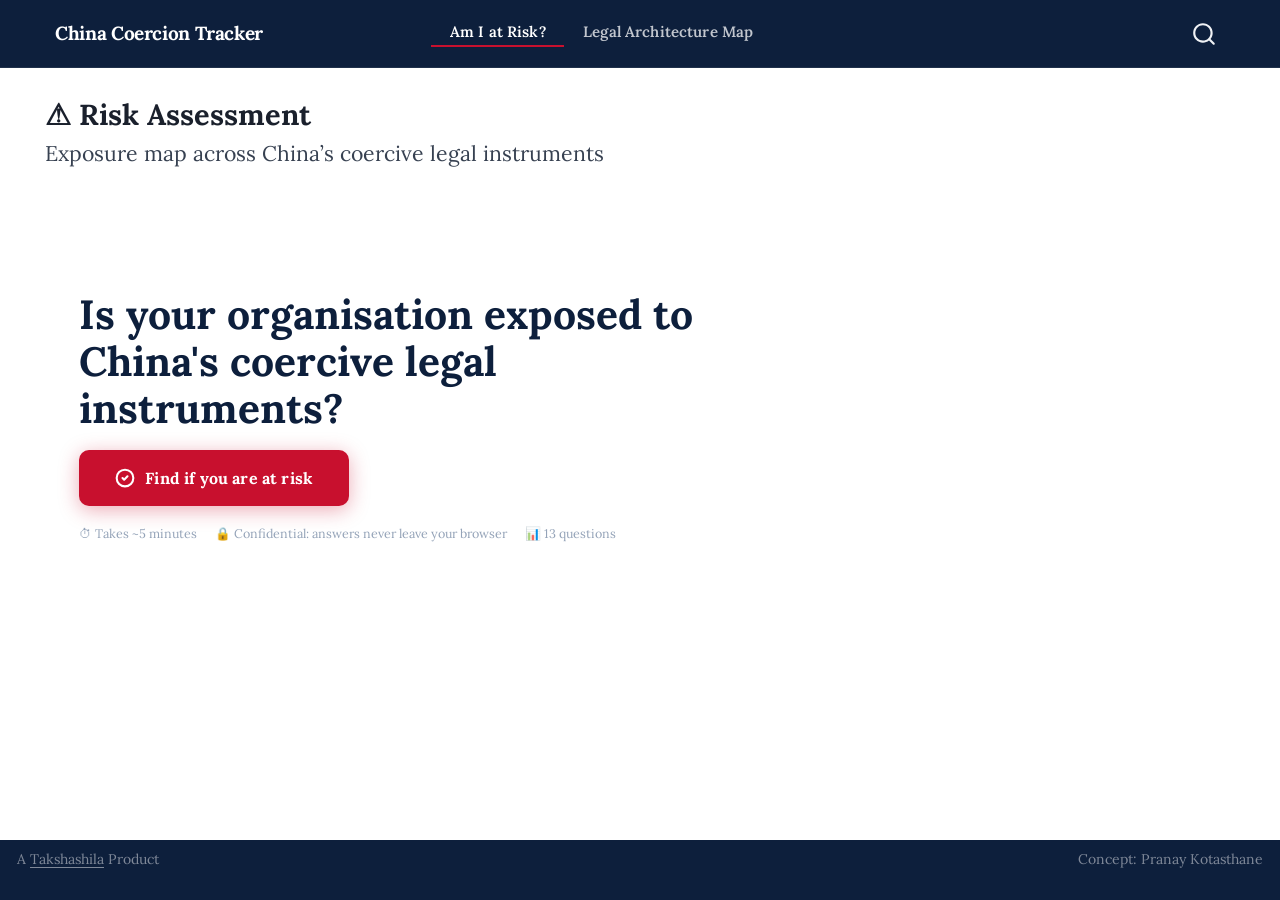
==== commit 21aff52b: "Rebuild risk questionnaire; fix mindmap mobile rendering Questionnaire (Am I at Risk): - Expand 10 t" ====
--- a/china-coercion-tracker/index.html
+++ b/china-coercion-tracker/index.html
@@ -389,9 +389,9 @@
       Find if you are at risk
     </button>
     <div class="hero-meta">
-      <span>⏱ Takes ~3 minutes</span>
+      <span>⏱ Takes ~5 minutes</span>
       <span>🔒 Confidential: answers never leave your browser</span>
-      <span>📊 10 questions</span>
+      <span>📊 13 questions</span>
     </div>
   </div>
 
@@ -426,9 +426,14 @@
      {v:'defence',  l:'Defence or aerospace contractor (weapons systems, military hardware, drones)'},
      {v:'semi',     l:'Semiconductor company (chip design, fabrication, or equipment)'},
      {v:'tech',     l:'Advanced technology firm (AI/ML, quantum computing, robotics, advanced software)'},
+     {v:'cyber',    l:'Cybersecurity, encryption, or network security vendor'},
      {v:'telecom',  l:'Telecommunications equipment manufacturer or network operator'},
      {v:'minerals', l:'Critical minerals, mining, or rare earth processing firm'},
      {v:'materials',l:'Advanced materials, chemicals, or battery technology manufacturer'},
+     {v:'machinery',l:'Machine tools, industrial equipment, robotics, or precision instruments'},
+     {v:'geo',      l:'Mapping, surveying, geospatial, or satellite imagery provider'},
+     {v:'bio',      l:'Biotechnology, life sciences, or laboratory services'},
+     {v:'energy',   l:'Energy, nuclear, or power equipment'},
      {v:'finance',  l:'Financial services, private equity, or investment fund'},
      {v:'research', l:'Research institution, university, or think tank'},
      {v:'law',      l:'Law firm or trade compliance / sanctions consultancy'},
@@ -437,6 +442,7 @@
      {v:'consumer', l:'Consumer goods, luxury, or retail brand'},
      {v:'auto',     l:'Automotive or mobility manufacturer'},
      {v:'pharma',   l:'Pharmaceuticals or medical devices'},
+     {v:'logistics',l:'Shipping, ports, logistics, or dredging'},
      {v:'other',    l:'Other manufacturing, services, or industrial firm'},
    ]},
   {id:'geo',multi:false,
@@ -460,22 +466,106 @@
      {v:'ops',             l:'R&D centre, lab, or manufacturing operation inside China'},
      {v:'import_materials',l:'Source critical raw materials or components from Chinese suppliers'},
      {v:'china_customers', l:'Chinese entities are significant customers (>20% of revenue)'},
+     {v:'reexport',        l:'Re-export, resell, or ship onward items of Chinese origin, including through third countries'},
+     {v:'indirect',        l:'Sell to third-country distributors, systems integrators, or contract manufacturers that we know or expect onward-ship to China'},
      {v:'none',            l:'None of the above'},
    ]},
   {id:'mat',multi:true,
-   text:'Do any of the following controlled physical materials feature in your operations? Select all that apply.',
+   text:'Do any of these controlled materials feature anywhere in your operations, products, or supply chain? Select all that apply.',
    opts:[
-     {v:'gallium',  l:'Gallium (Ga) or gallium compounds'},
-     {v:'germanium',l:'Germanium (Ge) or germanium compounds'},
+     {v:'gallium',  l:'Gallium in any form: gallium metal, gallium nitride (GaN), gallium arsenide (GaAs), indium gallium arsenide (InGaAs), gallium oxide or phosphide, including wafers and epitaxial wafers'},
+     {v:'germanium',l:'Germanium in any form: germanium metal, zone-refined ingots, germanium substrates for chips or solar cells, germanium dioxide or tetrachloride'},
+     {v:'antimony', l:'Antimony in any form: ore, metal, high-purity oxides, organoantimony compounds, or indium antimonide (InSb) used in infrared sensors'},
      {v:'graphite', l:'Natural or synthetic graphite'},
-     {v:'antimony', l:'Antimony (Sb) or antimony compounds'},
-     {v:'tungsten', l:'Tungsten or heavy tungsten-nickel alloys'},
-     {v:'superhard',l:'Synthetic diamonds or cubic boron nitride (superhard materials)'},
-     {v:'indium',   l:'Indium (In) or indium compounds'},
-     {v:'bismuth',  l:'Bismuth (Bi) or tellurium (Te) materials'},
-     {v:'hree',     l:'Heavy rare earth elements (Tb, Dy, Sm, Gd, Lu, Sc, Y, Ho, Er, Tm, Eu, Yb)'},
-     {v:'lree',     l:'Light rare earth elements (La, Ce, Pr, Nd) or neodymium magnets'},
-     {v:'unsure',   l:'Not sure / we have not audited our inputs against China\'s control lists'},
+     {v:'tungsten', l:'Tungsten, tungsten carbide, or alloys over 90% tungsten'},
+     {v:'tellurium',l:'Tellurium or tellurium compounds (including cadmium telluride used in thin-film solar)'},
+     {v:'bismuth',  l:'Bismuth or bismuth compounds'},
+     {v:'molybdenum',l:'Molybdenum or molybdenum compounds'},
+     {v:'indium',   l:'Indium or indium compounds (including indium tin oxide used in displays and touchscreens)'},
+     {v:'superhard',l:'Synthetic diamond, diamond window materials, or cubic boron nitride'},
+     {v:'hree',     l:'Medium and heavy rare earths (samarium, gadolinium, terbium, dysprosium, lutetium, scandium, yttrium), including magnets containing them'},
+     {v:'lree',     l:'Light rare earths (lanthanum, cerium, praseodymium, neodymium) or neodymium magnets'},
+     {v:'composite',l:'Carbon fibre, prepregs, or high-performance structural composites'},
+     {v:'alloy',    l:'Maraging steel, specialist aluminium or titanium alloys, beryllium, hafnium, or zirconium'},
+     {v:'uhmwpe',   l:'Ultra-high molecular weight polyethylene fibre (body armour, ropes, ballistic panels)'},
+     {v:'ablative', l:'Ceramic or ablative heat-shielding materials'},
+     {v:'unsure',   l:'Not sure: we have not audited our bill of materials against China\'s control lists'},
+     {v:'none',     l:'None of the above'},
+   ]},
+  {id:'equip',multi:true,
+   text:'Does your organisation make, buy, sell, or ship any of this equipment or software? China\'s control list covers machines and code, not only raw materials. Select all that apply.',
+   opts:[
+     {v:'hpc',      l:'High-performance computers, GPU clusters, or server interconnects (anything above roughly 8 trillion weighted floating-point operations per second)'},
+     {v:'crypto_eq',l:'Encryption or information-security equipment of any of these kinds: quantum cryptography or quantum key distribution devices; security chips or dedicated cryptographic equipment carrying algorithms for the power, tax, public security or finance sectors; high-throughput cryptographic machines, VPN devices or key management systems; or code-breaking (cryptanalysis) equipment. Note that the first two kinds are controlled without any throughput threshold'},
+     {v:'cnc',      l:'Computer-controlled (CNC) machine tools able to cut along two or more axes at once, or the software that drives them'},
+     {v:'robots',   l:'Robots or robotic end-effectors built to national safety standards for handling high explosives, or rated radiation-hardened to withstand more than 5×10⁴ Gy(Si); or controllers built for them. Robots for ordinary industrial use such as automotive paint booths are excluded'},
+     {v:'sensors',  l:'Lasers, high-speed cameras, photomultiplier tubes, or precision pressure sensors. Each is threshold-gated; ordinary 1 to 5 kW continuous-wave CO₂ cutting and welding lasers are expressly excluded'},
+     {v:'radar',    l:'Radar, imaging sensors, terrain or scene mapping equipment, or radiation-hardened electronics'},
+     {v:'nav',      l:'Accelerometers, gyroscopes, inertial navigation, or guidance and control systems'},
+     {v:'uav_hw',   l:'Drones or unmanned airships that can be flown under control beyond the operator\'s natural line of sight, with maximum endurance of one hour or more (or 30 minutes or more, if it can also take off and fly stably in 25-knot gusts). Range and payload do not matter to this test. Recreational model aircraft are excluded'},
+     {v:'uav_long', l:'Drones with 300 km or more range, or carrying aerosol dispersal systems over 20 litres'},
+     {v:'uav_parts',l:'Drone engines above 16 kW continuous power or built for flight above 15,420 m; drone payloads (infrared imagers, synthetic aperture radar, target designation lasers, inertial measurement units); kits converting manned aircraft to unmanned; or drone radio links reaching beyond 50 km or controlling more than 10 aircraft at once'},
+     {v:'uav_spray',l:'Spray or misting systems fitted to drones that disperse more than 2 litres per minute at droplet sizes below 50 microns'},
+     {v:'cuav',     l:'Counter-drone systems: jammers reaching beyond 5 km, or lasers above 1.5 kilowatts'},
+     {v:'turbine',  l:'Gas turbine or jet engines, or the casting and tooling equipment used to make their blades and discs'},
+     {v:'press',    l:'Cubic presses or their key parts (the equipment used to manufacture synthetic diamond)'},
+     {v:'mpcvd',    l:'Microwave plasma chemical vapour deposition (MPCVD) equipment above 10 kilowatts'},
+     {v:'biolab',   l:'Chemical production plant, biological material processing equipment, or toxic gas monitoring systems'},
+     {v:'windtun',  l:'Supersonic or hypersonic wind tunnels'},
+     {v:'dredge',   l:'Dredgers at or above the size limits: trailing suction hopper at 1,500 m³, cutter suction at 500 kW cutter power or 2,000 kW installed, bucket dredgers at 4 m³, sand suction vessels at 500 m³ or 1,000 kW, self-discharging hopper barges at 1,000 m³; or dredging to 15 m or deeper (hopper, cutter and bucket classes); or fitted for bow-blowing'},
+     {v:'unsure',   l:'Not sure: we have not checked our equipment or software against the control list'},
+     {v:'none',     l:'None of the above'},
+   ]},
+  {id:'bio',multi:true,
+   text:'Do any of these biological, chemical, or agricultural items feature in your work? Select all that apply.',
+   opts:[
+     {v:'pathogen', l:'Listed disease-causing organisms or toxins. The animal list includes African swine fever, avian influenza (H5N1, H5N6, H7N9), foot-and-mouth, bluetongue and rinderpest; the human list includes Ebola, Marburg, Lassa, Variola, monkeypox, Crimean-Congo haemorrhagic fever and the SARS and MERS coronaviruses'},
+     {v:'gmo',      l:'Genetic material (including plasmids, vectors, genomes and transposons) or modified organisms carrying sequences tied to the pathogenicity of a listed organism, or encoding a listed toxin. Ordinary plasmids and cell lines carrying no such sequence are outside this; E. coli O157 pathogenicity sequences are expressly excluded, though Shiga-like toxin coding sequences are not'},
+     {v:'plantpath',l:'Listed plant pathogens, including Xanthomonas oryzae (rice blight), Xanthomonas campestris pv. citri (citrus canker), Ralstonia solanacearum races 2 and 3, and potato spindle tuber viroid'},
+     {v:'chem_mon', l:'Any of these bulk chemicals: hydrofluoric acid, potassium/sodium/ammonium fluorides and hydrogen fluorides, sodium sulfide, diisopropylamine, 2-diethylaminoethanol, 2-chloroethanol, potassium perchlorate'},
+     {v:'chem_sch', l:'Scheduled chemicals under China\'s monitored-chemicals list, which includes bulk commodities such as sodium cyanide, thionyl chloride and triethanolamine used in gold leaching, electroplating and surfactant manufacture'},
+     {v:'vetvax',   l:'Veterinary vaccine or virus strains (African swine fever, avian influenza, foot-and-mouth, classical swine fever)'},
+     {v:'germplasm',l:'Crop, forage, tobacco, livestock, or aquatic germplasm; or genes and vectors used in plant breeding'},
+     {v:'unsure',   l:'Not sure: we have not checked our biological or chemical inventory against the control list'},
+     {v:'none',     l:'None of the above'},
+   ]},
+  {id:'tech_ind',multi:true,
+   text:'Which industrial or materials know-how does your organisation hold, use, or want to acquire? This question is about technology and process knowledge, not physical goods. Select all that apply.',
+   opts:[
+     {v:'ree_sep',  l:'Rare earth separation or refining processes (solvent extraction, rare earth metal and alloy production)'},
+     {v:'magnet',   l:'Magnet-making know-how: samarium cobalt, neodymium, or cerium magnet preparation'},
+     {v:'ree_mine', l:'Rare earth mining, ore processing, smelting, or extraction chemicals'},
+     {v:'lithium',  l:'Lithium extraction or refining: from spodumene ore or from brine, lithium carbonate or hydroxide production, metallic lithium'},
+     {v:'battery',  l:'Lithium iron phosphate (LFP) or lithium manganese iron phosphate (LMFP) cathode preparation'},
+     {v:'ga_ext',   l:'Extracting gallium from alumina production liquor'},
+     {v:'turbine_t',l:'Aviation gas turbine core engine design or manufacturing'},
+     {v:'radhard',  l:'Radiation-hardened integrated circuit manufacturing at the listed levels: silicon-on-sapphire or CMOS devices at 2,500 V antistatic and transient dose rate hardening above 1×10¹¹ rad(Si)-s, or bipolar devices at 3,000 V antistatic and the same dose rate'},
+     {v:'aviamat',  l:'Aviation materials: aluminium-lithium alloys with rare earths, single-crystal turbine blade alloys, tungsten-hafnium superalloys'},
+     {v:'stealth',  l:'Military stealth materials, high-temperature alloys above 850°C, or transpiration cooling materials'},
+     {v:'cfiber',   l:'Carbon fibre processing technology'},
+     {v:'cinsul',   l:'Rigid low-density bonded carbon fibre or non-fibrous carbon insulation, usable above 2000°C or at density 100 to 300 kg/m³'},
+     {v:'cnc_t',    l:'High-end CNC machine tool design, or integrated casting-forging-milling metal 3D printing'},
+     {v:'unsure',   l:'Not sure: we have not mapped our process know-how against the Catalogue'},
+     {v:'none',     l:'None of the above'},
+   ]},
+  {id:'tech_dig',multi:true,
+   text:'Which digital, information, or life-science technologies does your organisation work with? Select all that apply.',
+   opts:[
+     {v:'recsys',   l:'Recommendation engines or personalised content-push algorithms'},
+     {v:'cn_lang',  l:'Chinese-language speech recognition, text processing, handwriting recognition, machine translation, or minority-language processing'},
+     {v:'ai',       l:'Advanced AI or machine learning architectures (training, inference, or deployment)'},
+     {v:'supercomp',l:'Supercomputer hardware, software, or network architecture'},
+     {v:'quantum',  l:'Quantum cryptography, or cryptographic chip design'},
+     {v:'dpi',      l:'Deep packet inspection at 500 Gbps or above, advanced persistent threat detection, or threat-intelligence generation'},
+     {v:'infodef',  l:'Vulnerability discovery, malicious code development, information hiding, or cyberattack attribution'},
+     {v:'lidar',    l:'LiDAR probe or ranging systems meeting any one of: pulse peak power above 30 kW, pulse width under 1 ns, detection range beyond 2 km, angular accuracy finer than 40 µrad, angular resolution finer than 20 µrad, or ranging accuracy finer than 2 mm. The last three catch most automotive and survey units'},
+     {v:'uav_t',    l:'Drone autonomous navigation, flight control, sensing and avoidance, or mission payload technology'},
+     {v:'satnav',   l:'BeiDou satellite navigation encryption, satellite telemetry encoding, or spacecraft tracking and control'},
+     {v:'carto_pro',l:'Mapping or survey data of China at 1:100,000 scale or finer, or Chinese geodetic coordinate, gravity, or elevation databases'},
+     {v:'carto_gis',l:'Geographic information systems holding Chinese topographic or coordinate data at scales finer than 1:1,000,000'},
+     {v:'gene',     l:'Human germline gene editing (embryos, eggs, or sperm)'},
+     {v:'paclitaxel',l:'Paclitaxel extraction, or medicinal extraction from China\'s scarce and endangered plants'},
+     {v:'unsure',   l:'Not sure: we have not mapped our technology stack against the Catalogue'},
      {v:'none',     l:'None of the above'},
    ]},
   {id:'down',multi:true,
@@ -486,23 +576,6 @@
      {v:'cn_content', l:'Our products incorporate Chinese-origin critical materials or components (even via third-country distributors)'},
      {v:'none',       l:'None of the above'},
    ]},
-  {id:'tech',multi:true,
-   text:'Which controlled technology areas are relevant to your work? Select all that apply.',
-   opts:[
-     {v:'ai',       l:'Advanced AI or ML algorithms (training, inference, or deployment)'},
-     {v:'battery',  l:'LFP or LMFP battery cathode technology'},
-     {v:'lidar',    l:'LiDAR systems or components'},
-     {v:'quantum',  l:'Quantum computing or quantum cryptography'},
-     {v:'ree_proc', l:'Rare earth separation, smelting, or processing know-how'},
-     {v:'gene',     l:'Gene editing, CRISPR, or human cell manipulation technology'},
-     {v:'semi_tech',l:'Advanced semiconductor process design (below 14nm) or EDA tools'},
-     {v:'encrypt',  l:'Military-grade encryption or secure communications'},
-     {v:'satellite',l:'Satellite navigation, guidance, or payload systems'},
-     {v:'uav',      l:'Unmanned systems (drones, autonomous vehicles) core technology'},
-     {v:'nuclear',  l:'Nuclear, chemical, or biological dual-use technology'},
-     {v:'unsure',   l:'Not sure / we have not mapped our technology against the Catalogue'},
-     {v:'none',     l:'None of the above'},
-   ]},
   {id:'actions',multi:true,
    text:'Has your organisation done any of the following in the past three years? Select all that apply.',
    opts:[
@@ -510,7 +583,8 @@
      {v:'ofac_comply', l:'Complied with US OFAC or EU sanctions targeting Chinese individuals or entities'},
      {v:'cutoff',      l:'Cut off or suspended supply to Chinese entities following sanctions/government direction'},
      {v:'terminate_jv',l:'Terminated a JV or partnership with a Chinese company under regulatory pressure'},
-     {v:'research',    l:'Published research, reports, or testimony critical of China\'s tech/military/economic policies'},
+     {v:'research',    l:'Published research, reports, journalism, or commentary critical of China\'s tech/military/economic policies'},
+     {v:'advise',      l:'Advised, represented, or audited clients on export controls, sanctions, or supply chain compliance involving Chinese entities'},
      {v:'testimony',   l:'Provided expert testimony to US, EU, or allied governments on Chinese security practices'},
      {v:'lobbying',    l:'Joined advocacy coalitions or lobbying groups promoting restrictions on Chinese technology'},
      {v:'uflpa',       l:'Applied for/facilitated/advised on UFLPA supply chain investigations involving Chinese suppliers'},
@@ -624,281 +698,543 @@
   else renderQ();
 }
 
-// ── RISK ENGINE ──
+// ═══════════════════════════════════════════════════════════════════
+//  RISK ENGINE
+//  Structure: shared predicates → dated constants → domain labels → rules.
+//  Rules read from the shared layer only. If a trigger definition changes,
+//  it changes in exactly one place. Do not re-inline predicates into rules.
+// ═══════════════════════════════════════════════════════════════════
+
+// ── DATED CONSTANTS ──
+// Suspensions are data, not prose, so status is computed rather than
+// hardcoded into sentences that silently go stale.
+// Verify against MOFCOM announcements when any date below passes.
+const SUSPENSIONS={
+  ann46p2:{until:'2026-11-27',by:'Announcement 2025 No. 72'},
+  ann57:  {until:'2026-11-10',by:'Announcement 2025 No. 70'},
+  ann61:  {until:'2026-11-10',by:'Announcement 2025 No. 70'},
+  ann62:  {until:'2026-11-10',by:'Announcement 2025 No. 70'},
+};
+function suspStatus(key){
+  const s=SUSPENSIONS[key], until=new Date(s.until+'T00:00:00');
+  const live=new Date()<until;
+  const d=until.toLocaleDateString('en-GB',{day:'numeric',month:'long',year:'numeric'});
+  return {live, date:d, by:s.by,
+    phrase: live
+      ? `suspended by ${s.by} until ${d}, and the suspension is reversible without notice`
+      : `suspended by ${s.by} until ${d}, a date that has now passed: confirm the current status before relying on it`};
+}
+
+// ── DOMAIN LABELS ──
+// These must match the branch names in the Legal Architecture Map.
+// Last reconciled with china_coercion_mindmap.html on 26 August 2026.
+const D={
+  dualuse:  'Export Controls · Dual-Use Goods',
+  strattech:'Export Controls · Strategic Technology',
+  outbound: 'Export Controls · Outbound Investment',
+  duties:   'Market Restrictions · Duties',
+  ma:       'Market Restrictions · Merger and Acquisition',
+  inbound:  'Market Restrictions · Inbound Investment',
+  advent:   'Countermeasures · Adversarial Entities',
+  extraterr:'Countermeasures · Extraterritorial Jurisdiction',
+  supply:   'Countermeasures · Supply Chain Security',
+  cmstat:   'Countermeasures · Overarching statutes',
+  netprod:  'Data Restrictions · Network Products & Services',
+  datatx:   'Data Restrictions · Data Transfer',
+};
+
 function calcRisk(){
   const sector=ans.sector||[],geo=ans.geo||'other',rel=ans.rel||[],
-        mat=ans.mat||[],tech=ans.tech||[],actions=ans.actions||[],
-        capital=ans.capital||[],data=ans.data||[],down=ans.down||[],txn=ans.txn||[];
+        mat=ans.mat||[],equip=ans.equip||[],bio=ans.bio||[],
+        tind=ans.tech_ind||[],tdig=ans.tech_dig||[],
+        actions=ans.actions||[],capital=ans.capital||[],
+        data=ans.data||[],down=ans.down||[],txn=ans.txn||[];
+
+  // ── SHARED PREDICATES ──
   const has=(arr,...v)=>v.some(x=>arr.includes(x));
-  const none=arr=>arr.length===0||arr.includes('none');
+  const none=arr=>!arr||arr.length===0||arr.includes('none');
+  const unsureIn=arr=>(arr||[]).includes('unsure');
+  const real=arr=>(arr||[]).filter(v=>v!=='none'&&v!=='unsure');
+  const any=arr=>real(arr).length>0;
+
+  // Nexus. Split deliberately: China's export-control instruments reach
+  // firms with NO direct Chinese relationship, through Chinese-origin
+  // content and re-export. Gating everything on a direct relationship
+  // is the classic false negative, so originNexus stands on its own.
+  const directNexus=has(rel,'export_goods','export_tech','ip_license','jv','ops','import_materials','china_customers','indirect');
+  const originNexus=has(rel,'import_materials','reexport')||has(down,'cn_content');
+  const anyNexus=directNexus||originNexus;
+
+  // Routes by which technology can transfer, per Decree 331 Art. 2:
+  // trade, investment, or economic and technical cooperation.
+  const techVector=has(rel,'export_tech','ip_license','jv','ops');
+
+  // One conduct pattern, several instruments. Defined once.
+  const cmTrigger=has(actions,'bis_comply','ofac_comply','cutoff','terminate_jv','screen_inv');
+
+  // Absolutely prohibited technologies: no licence exists for these.
+  const PROHIBITED={
+    ree_sep:'rare earth solvent extraction and separation, and rare earth metal and alloy production (Catalogue 083201J)',
+    magnet:'samarium cobalt, neodymium and cerium magnet preparation (Catalogue 083201J)',
+    turbine_t:'aviation gas turbine core engine design and manufacturing (Catalogue 083702J)',
+    radhard:'radiation-hardened integrated circuit manufacturing (Catalogue 083901J)',
+    satnav:'BeiDou navigation encryption and satellite telemetry encoding (Catalogue 083701J, 086303J)',
+    carto_pro:'direct-output topographic image products of China at 1:100,000 scale or finer, and satellite positioning technology that directly outputs Chinese geodetic coordinates together with the gravity and elevation databases behind it (Catalogue 087401J, 087402J). Note that 084007X restricts near-identically worded applied technology at the same scale, so where your work is the applied technology rather than the direct output, the restricted tier may govern instead',
+    cinsul:'production of rigid low-density bonded carbon fibre or non-fibrous carbon insulation usable above 2273 K (2000°C), or at density between 100 and 300 kg/m³ (Catalogue 083002J)',
+    gene:'human germline gene editing (Catalogue 237301J)',
+    paclitaxel:'paclitaxel and medicinal extraction from scarce and endangered plants (Catalogue 082703J)',
+  };
+
   const risks=[];
-
-  // Materials exposure requires an actual China nexus: sourcing, selling, operating,
-  // or Chinese-origin content in products. Materials alone (e.g. sourced from
-  // Australia) do not put a firm inside MOFCOM's licensing net.
-  const cnNexus = has(rel,'import_materials','export_goods','ops','jv','china_customers') || has(down,'cn_content');
-
-  if((!none(mat)&&cnNexus)||(has(sector,'defence','semi','minerals')&&!none(rel))){
+  const unsureAreas=[];
+  if(unsureIn(mat))   unsureAreas.push('your bill of materials');
+  if(unsureIn(equip)) unsureAreas.push('your equipment and software');
+  if(unsureIn(bio))   unsureAreas.push('your biological and chemical inventory');
+  if(unsureIn(tind))  unsureAreas.push('your industrial process know-how');
+  if(unsureIn(tdig))  unsureAreas.push('your technology stack');
+
+  // ─────────────────────────────────────────────────────────────
+  //  DUAL-USE EXPORT CONTROLS (Decree 792 + unified control list)
+  //  One instrument, one licence regime, many listed item types.
+  //  Consolidated into a single card with precise per-item bullets.
+  // ─────────────────────────────────────────────────────────────
+  {
     const why=[],cons=[];
-    if(has(mat,'gallium','germanium','graphite','antimony','superhard'))
-      why.push('Your operations involve gallium, germanium, graphite, antimony, or synthetic diamonds — all requiring individual export licensing under MOFCOM Notice 2024 No. 46');
+
+    if(has(mat,'gallium'))
+      why.push('Gallium is controlled in every form under code 3C001, which reaches well past the metal: gallium nitride, gallium arsenide, indium gallium arsenide, gallium oxide and gallium phosphide are all listed, including as wafers, epitaxial wafers, powder and scrap');
+    if(has(mat,'germanium'))
+      why.push('Germanium is controlled under code 3C002, covering the metal, zone-refined ingots, germanium substrates used in chips and space solar cells, germanium dioxide and germanium tetrachloride');
+    if(has(mat,'antimony'))
+      why.push('Antimony is controlled under code 3C003, covering ore, metal, oxides at 99.99% purity or above, organoantimony compounds, and indium antimonide used in infrared detectors');
+    if(has(mat,'graphite'))
+      why.push('Graphite is controlled under code 1C108 in three limbs that work very differently. <strong>Natural flake graphite and its products, including spheroidised and expanded graphite, are controlled unconditionally.</strong> Artificial fine-grain graphite is caught only where all three hold together: density above 1.72 g/cm³, tensile fracture strain of 0.7% or more, and thermal expansion coefficient of 2.75×10⁻⁶/°C or less. Other artificial graphite is caught only at purity above 99.9%, flexural strength above 30 MPa and density above 1.73 g/cm³ together. Synthetic graphite below those figures falls outside the entry');
+    if(has(mat,'tungsten'))
+      why.push('Tungsten, tungsten carbide and alloys above 90% tungsten are controlled under code 1C226 only as hollow cylindrical bodies of 100 to 300 mm inner diameter weighing more than 20 kg, and products designed as counterweights or gamma-ray collimators are expressly excluded. Cutting tools, drill bits, mill products and powder fall outside 1C226 entirely, though they remain caught by Announcement No. 10 below');
+    if(has(mat,'bismuth'))
+      why.push('Bismuth is controlled under code 1C229 only at purity of 99.99% or above with silver content below 0.001%. Metallurgical-grade bismuth and bismuth pharmaceutical compounds fall outside 1C229, though they remain caught by Announcement No. 10 below');
+    if(has(mat,'tungsten','tellurium','bismuth','molybdenum','indium'))
+      why.push('Tungsten, tellurium, bismuth, molybdenum and indium related items are separately controlled by Announcement No. 10 of 2025, issued jointly by the Ministry of Commerce and the General Administration of Customs on 4 February 2025 and effective the same day, covering 41 customs codes at ten-digit level. Unlike most of the 2025 announcements, this one has never been suspended and remains fully in force');
+    if(has(mat,'superhard'))
+      why.push('Diamond window materials are controlled under code 2C901, covering curved windows and flat windows of 3 inches or more with visible transmission at or above 65%');
     if(has(mat,'hree'))
-      why.push('Heavy rare earth elements in your supply chain are subject to MOFCOM Notice 2025 No. 61 licensing');
-    if(has(mat,'indium','bismuth','tungsten'))
-      why.push('Indium, bismuth, tellurium, and heavy tungsten alloys are controlled under the 2026 catalogue update (Category 6C)');
+      why.push('Medium and heavy rare earths in your supply chain are licensed under Announcement 2025 No. 18, covering samarium, gadolinium, terbium, dysprosium, lutetium, scandium and yttrium, including finished magnets containing terbium or dysprosium. This announcement has never been suspended and is fully in force');
     if(has(mat,'lree'))
-      why.push('Light rare earth elements and neodymium magnets fall under Announcement No. 57 (2025)');
-    if(has(rel,'export_goods'))
-      why.push('You export physical goods to Chinese entities — any controlled item requires an individual export licence per shipment');
-    if(has(rel,'import_materials'))
-      why.push('You source controlled materials from China; MOFCOM holds unilateral licensing authority and can suspend approvals without reason');
-    if(has(down,'cn_content'))
-      why.push('Chinese-origin content enters your products through suppliers; MOFCOM\'s licensing net follows the item, not the invoice');
-    if(why.length>0){
-      cons.push('Individual export licences required for every covered shipment; applications may be refused, delayed, or revoked after approval without appeal');
-      cons.push('Supply disruption: China has demonstrated willingness to restrict gallium/germanium approvals to adversarial-country buyers since 2023');
-      cons.push('GAC can detain cargo at port without judicial order; retroactive enforcement of prior unlicensed shipments is possible');
-      risks.push({instrument:'Dual-Use Export Control Regulations (Dec 2024)',domain:'Domain 2 · Goods',why,cons,url:'https://picpolicy.mofcom.gov.cn/file/20241120/56691732080580306.pdf'});
-    }
-  }
-
-  if(!none(mat)&&has(down,'us_defence')&&(has(down,'cn_content')||has(rel,'import_materials'))){
+      why.push(`Light rare earths are not listed as elements in Announcement 2025 No. 18, and Announcement 2025 No. 57, which would add holmium, erbium, thulium, europium and ytterbium, was ${suspStatus('ann57').phrase}. <strong>Do not stop reading there if you make or buy neodymium magnets.</strong> Sintered NdFeB for motors and generators is routinely doped with dysprosium or terbium to raise coercivity, and both are listed under Announcement 2025 No. 18, which has never been suspended. Check the composition of your grades, and note that magnet preparation technology is separately prohibited outright under Catalogue entry 083201J`);
+    if(has(mat,'composite'))
+      why.push('Fibre and filament materials are controlled under code 1C210, but not uniformly. Carbon and aramid fibres are caught on <strong>either</strong> specific modulus of 1.27×10⁷ m or specific tensile strength of 2.35×10⁵ m. Glass fibre must meet <strong>both</strong> specific modulus of 3.18×10⁶ m and specific tensile strength of 7.62×10⁴ m, which ordinary E-glass fails. Prepreg under 1C210.c reaches only tape <strong>not exceeding 15 mm in width</strong>, so standard aerospace broadgoods at 300 to 1500 mm are outside it, and aramid carrying 0.25% or more ester-based surface modifier is excluded. Structural composites under 9C110 require specific tensile strength above 7.62×10⁴ m <strong>and</strong> specific modulus above 3.18×10⁶ m together');
+    if(has(mat,'alloy'))
+      why.push('Maraging steel reaching 1950 MPa at 20°C is controlled under 1C216, but not where every linear dimension is 75 mm or less. Aluminium at 460 MPa and titanium at 900 MPa are controlled under 1C202 only as tube or solid bar above 75 mm outer diameter. Beryllium (1C230), hafnium (1C231) and zirconium (1C234) are separately listed, each with its own carve-outs: beryllium excludes X-ray windows and beryllium oxide electronic substrates, zirconium excludes foil of 0.1 mm or less');
+    if(has(mat,'uhmwpe'))
+      why.push('Ultra-high molecular weight polyethylene fibre is controlled under code 1C901 only where all three hold: breaking tenacity of 40 cN/dtex or above, initial modulus of 1600 cN/dtex or above, and untwisted. Finished products are caught only as unpressed soft laminate at areal density of 5.3 kg/m² or below achieving V50 of 700 m/s or more against a 1.1 g standard fragment. Marine rope and cut-resistant glove yarn generally fall outside. Production technology is controlled under 1E901');
+    if(has(mat,'ablative'))
+      why.push('Ceramic and ablative heat-shielding materials are controlled under code 9C116');
+
+    if(has(equip,'hpc'))
+      why.push('High-performance computers are controlled under code 4A003 at an adjusted peak performance above 8.0 weighted teraFLOPS, along with processor-aggregating assemblies and interconnects above 2.0 GByte/s per link. Most current GPU server configurations clear that threshold comfortably');
+    if(has(equip,'crypto_eq'))
+      why.push('Information-security equipment is controlled under code 5A002 across six limbs which are <strong>not gated alike</strong>. Quantum cryptography equipment (5A002.f) is controlled with no threshold of any kind. Security chips (5A002.a.1) and dedicated cryptographic equipment (5A002.e) carrying algorithms for the power, tax, public security or finance sectors are gated on key length alone, above 64-bit symmetric, 768-bit integer factorisation or 128-bit elliptic curve, with no throughput condition at all. Only cryptographic machines and cards (5A002.b), VPN devices (5A002.c) and key management products (5A002.d) carry throughput tests, at 10 Gbps, 50,000 signatures per second and 10,000 managed objects respectively, so a 1 Gbps enterprise VPN appliance is outside those three limbs but may still be caught by the others. Cryptanalysis equipment (5A004) has no floor. Associated software (5D002) and technology (5E002) are controlled separately');
+    if(has(equip,'cnc'))
+      why.push('Machine tools able to perform contouring control along two or more axes simultaneously are controlled under code 2B201, with thresholds including lathes handling workpieces above 35 mm diameter at positioning accuracy finer than 6 µm. The driving software is controlled under 2D202 and 2D203');
+    if(has(equip,'robots'))
+      why.push('Robots and end-effectors are controlled under code 2B207 only where designed to national safety standards for handling high explosives, or specially designed or rated radiation-hardened to withstand more than 5×10⁴ Gy(Si) without loss of performance, together with controllers built for those. The entry expressly excludes robots designed for non-nuclear industrial applications such as automotive paint booths, which is most of the industry');
+    if(has(equip,'sensors'))
+      why.push('These are gated far more tightly than the category names suggest. Pressure sensors under 6A226 reach only shock gauges and quartz transducers measuring <strong>above 10 GPa</strong>, roughly 100,000 bar, so an ordinary process transmitter sits a thousandfold below the line. High-speed cameras under 6A203 need framing rates <strong>above 225,000 frames per second</strong>, or gating and exposure times of 50 ns or less, or streak writing speed above 0.5 mm/µs. Photomultipliers under 6A202 need photocathode above 20 cm² and anode pulse rise under 1 ns together. Lasers under 6A205 expressly exclude ordinary 1 to 5 kW continuous-wave CO₂ cutting and welding lasers');
+    if(has(equip,'radar'))
+      why.push('Target-detection electronics are controlled under code 6A108: radar, terrain-contour mapping, scene mapping, imaging sensors and radiation-hardened components. Equipment integrated into civil aircraft is expressly excluded');
+    if(has(equip,'nav'))
+      why.push('Accelerometers with scale-factor error below 0.25% (7A101), gyroscopes with rated drift below 0.5°/hour (7A102), guidance and control equipment (7A103), astro gyro compasses and celestial or satellite navigation devices (7A104), navigation processors (7A105) and target-detection altimeters (7A106) are listed, along with their test and calibration equipment. <strong>All six entries expressly exclude equipment integrated into civil aircraft, general aviation aircraft and other civil aircraft</strong>, so a civil avionics supplier is generally outside them. Note separately that 7A103.b controls drone autopilots, which sit in this navigation category rather than with the drone entries');
+    if(has(equip,'uav_hw'))
+      why.push('Drones and unmanned airships are controlled under code 9A012.a on <strong>endurance alone</strong>: controllable flight beyond the operator\'s natural visual range, with maximum endurance of one hour or more, or of 30 minutes or more combined with the ability to take off and fly stably in gusts of 46.3 km/h. There is no range condition and no payload condition in this limb. It is far wider than the 300 km and 20-litre tests and catches most commercial survey, inspection and delivery aircraft');
+    if(has(equip,'uav_long'))
+      why.push('Drones at 300 km range or above, or with autonomous or beyond-line-of-sight flight combined with aerosol dispersal capacity above 20 litres, are controlled under code 9A501. Aircraft designed for recreation or competition are excluded from this limb');
+    if(has(equip,'uav_parts'))
+      why.push('Drone subsystems are controlled independently of the aircraft under code 9A012: engines above 16 kW maximum continuous power or designed for flight above 15,420 m; infrared imagers at 780 to 30,000 nm with instantaneous field of view under 2.5 mrad; and synthetic aperture radar working beyond 5 km at stripmap resolution finer than 0.3 m or spotlight resolution finer than 0.1 m. <strong>Two payload tests are conjunctive and easy to over-read.</strong> Target designation lasers must be temperature-control-free, above 80 mJ, better than 15% stability and under 0.3 mrad beam divergence, all together, and stable above 55°C ambient. Inertial units must have heading accuracy under 2°, attitude accuracy under 0.5° and resolution under 0.1°, all together, with items already controlled under 7A or 7B carved out. Conversion kits are caught only where they convert to a 9A012.a.1 aircraft. Radio equipment is caught beyond 50 km range or above 10 aircraft controlled per station. The recreational model exclusion attaches to the aircraft, the 9A012.b.1 engine limb and conversion kits, and does not reach payloads or communications equipment');
+    if(has(equip,'uav_spray'))
+      why.push('Spray and misting systems for drones are controlled under code 2B352.h where they disperse above 2 litres per minute at volume median droplet diameter below 50 microns, along with the nozzles, multi-head assemblies and aerosol generators built for them. This test is keyed to flow rate and droplet size rather than tank volume, so agricultural spray equipment well under the 20-litre threshold is caught. Systems incapable of releasing biological agents as infectious aerosols are excluded');
+    if(has(equip,'cuav'))
+      why.push('Civilian counter-drone systems are controlled under code 0A903: electronic jamming equipment with range beyond 5 km, and high-power lasers above 1.5 kilowatts');
+    if(has(equip,'turbine'))
+      why.push('Turbojet engines at 90 kN thrust or above, all turbofan engines and turbo-combined engines are controlled under code 9A101, which expressly excludes engines integrated into civil and general aviation aircraft. The manufacturing side is controlled separately and without that exclusion: directional and single-crystal casting equipment for superalloy blades and vanes, precision casting intermediates including ceramic cores, wax patterns and shells (9B001), and solid-state disc-joining tooling (9B004)');
+    if(has(equip,'press'))
+      why.push('Cubic presses are controlled under code 2B901 at a bore of 500 mm or more or a design pressure of 5 GPa or more, and their key components, meaning hinge beams, anvils and high-pressure control systems, under 2A901. This is the equipment layer of China\'s synthetic diamond dominance');
+    if(has(equip,'mpcvd'))
+      why.push('Microwave plasma chemical vapour deposition equipment above 10 kW at 915 or 2450 MHz is controlled under code 2B005');
+    if(has(equip,'biolab'))
+      why.push('Chemical production equipment (2B350), toxic gas monitoring systems (2B351) and biological material processing equipment (2B352) are listed. 2B350 turns on materials of construction and expressly excludes ordinary 304 and 316 stainless steel, carries upper size bounds and a civil-use exclusion, so a standard stainless reactor is generally outside it. Associated technology follows the equipment rather than being pooled: 2E301 covers the biological processing equipment, 2E302 covers the chemical plant and gas monitors');
+    if(has(equip,'windtun'))
+      why.push('Supersonic wind tunnels covering Mach 1.4 to 5 and hypersonic tunnels covering Mach 5 to 15 are controlled under code 9B105, which expressly excludes tunnels specially designed for teaching purposes with an internally measured test section under 25 cm');
+    if(has(equip,'dredge'))
+      why.push('Dredgers are controlled under code 8A901 by vessel class, each class having its own alternative limbs: trailing suction hopper dredgers at hopper capacity of 1,500 m³, dredging depth of 15 m, or bow-blowing capability; cutter suction at 500 kW cutter power, 15 m depth, or 2,000 kW total installed; bucket dredgers at 4 m³ bucket capacity or 15 m depth; sand suction vessels at 500 m³ hopper or 1,000 kW installed; and self-propelled self-discharging hopper barges at 1,000 m³, or bow-blowing combined with self-discharging equipment. The depth limb exists only for the first three classes. Bow-blowing here means discharging dredged material ashore over the bow. A small inland-waterway bucket dredger below these figures is not controlled');
+
+    if(has(bio,'pathogen'))
+      why.push('Listed disease-causing organisms, toxins and their subunits are controlled under code 1C351. The animal list expressly names African swine fever, avian influenza in subtypes pathogenic to humans or birds including H5N1, H5N6 and H7N9, foot-and-mouth disease, bluetongue and rinderpest. The human and zoonotic list includes Ebola, Marburg, Lassa, Variola, monkeypox, Crimean-Congo haemorrhagic fever and the SARS, MERS and SARS-CoV-2 coronaviruses. The entry reaches strains, live cultures and any biological material containing them, natural or genetically modified, but <strong>expressly excludes those organisms in vaccine form</strong>, and excludes immunotoxins and approved human or animal drug products. It also extends open-endedly to pathogens newly discovered in China or whose biological characteristics have markedly changed. Associated technology is controlled under 1E301');
+    if(has(bio,'gmo'))
+      why.push('Genetic material and modified organisms are controlled under code 1C353 only where they carry nucleic acid sequences associated with the pathogenicity of a <em>listed</em> organism, or sequences encoding a listed toxin or its subunits. Genetic material expressly includes chromosomes, genomes, plasmids, transposons and vectors, modified or not. Ordinary plasmids, vectors and cell lines carrying no such sequence are outside the control. Sequences tied to the pathogenicity of E. coli O157 and other Shiga-like toxin producing strains are expressly excluded, though sequences encoding the toxin itself remain controlled');
+    if(has(bio,'plantpath'))
+      why.push('Listed plant pathogens are controlled under code 1C354, naming among others Xanthomonas oryzae pv. oryzae (rice bacterial blight), Xanthomonas campestris pv. citri (citrus canker), Ralstonia solanacearum races 2 and 3, and potato spindle tuber viroid');
+    if(has(bio,'chem_mon'))
+      why.push('Code 1C350 is a closed list of eleven chemicals identified by CAS number, headed by hydrogen fluoride, better known as hydrofluoric acid (CAS 7664-39-3), and running through potassium, sodium and ammonium fluorides and hydrogen fluorides, sodium sulfide, diisopropylamine, 2-diethylaminoethanol, 2-chloroethanol and potassium perchlorate. Associated technology is controlled under 1E302');
+    if(has(bio,'chem_sch'))
+      why.push('Monitored chemicals are controlled under code 1C450, whose third schedule covers bulk industrial commodities including sodium cyanide, thionyl chloride and triethanolamine. Gold leaching, electroplating and surfactant manufacture handle these at scale and are squarely in scope. Note the converse, which works in your favour: no technology entry anywhere in the list covers 1C450 or 1C501, so the know-how behind these chemicals is not itself export-controlled even though the chemicals are');
+    if(has(bio,'vetvax'))
+      why.push('Veterinary strains sit across two instruments, and the line between them matters. African swine fever, avian influenza, foot-and-mouth and swine fever are listed organisms under code 1C351, so the <strong>strains and live cultures</strong> you hold need an export licence, though the <strong>finished vaccine is expressly excluded</strong> from that entry. Separately, and with no such exclusion, the production technology for those same diseases is restricted under Technology Catalogue entry 080501X, which names them as its own control points. So the vaccine can move where the strain and the know-how cannot');
+
+    // DUL Part One 二(一)3: every entry whose third code digit is 1 is scoped to
+    // items related to delivery systems capable of 500 kg to 300 km. This governs
+    // 1C108, 6A108, 7A101-7A106, 9A101, 9B105, 9C110 and 9C116, so it must be
+    // surfaced wherever those bullets fire or they read as flat category controls.
+    if(has(mat,'graphite','composite','ablative')||has(equip,'radar','nav','turbine','windtun'))
+      why.push('<strong>One scoping rule cuts across several of the entries above.</strong> Where a control code carries the digit 1 in its third position, the List scopes it to items related to complete ballistic missiles, launch vehicles, sounding rockets, cruise missiles and drones capable of delivering a 500 kg payload to 300 km, and to production facilities specially designed for them. That governs graphite (1C108), radar and target detection (6A108), navigation (7A101 to 7A106), engines (9A101), wind tunnels (9B105) and structural composites and heat shielding (9C110, 9C116). Where your product has no such application, the entry may not reach you even if you meet its technical figures');
+
+    // Unsure propagates into the rule rather than dead-ending in an advisory.
+    if(anyNexus&&(unsureIn(mat)||unsureIn(equip)||unsureIn(bio)))
+      why.push('You have not audited your inputs against the control list. China\'s controls attach at item level across 173 codes spanning materials, equipment, software and technology, so exposure here can be neither confirmed nor ruled out without that audit. Treat this as unresolved rather than as absence of risk');
+
+    if(why.length>0&&anyNexus){
+      if(has(rel,'export_goods'))
+        why.push('You export physical goods to Chinese entities, so any covered item needs an individual export licence for every shipment');
+      if(has(rel,'import_materials'))
+        why.push('You source controlled items from China. The Ministry of Commerce holds unilateral licensing authority and can suspend approvals without giving reasons');
+      if(has(rel,'indirect'))
+        why.push('Selling through third-country distributors, integrators or contract manufacturers that onward-ship to China does not put you outside the regime. The licensing obligation attaches to the export of the controlled item, and knowledge or expectation of the ultimate destination is what matters, not the address on your invoice');
+      if(has(down,'us_tech'))
+        why.push('You supply the United States semiconductor and advanced technology base. That is precisely the chain Announcement No. 46\'s re-export logic tracks, so Chinese-origin inputs in your products carry a materially higher chance of end-use scrutiny');
+      if(has(rel,'reexport')||has(down,'cn_content'))
+        why.push('Chinese-origin items move through your chain. The list covers items integrated into other products as a principal component where they can be removed and reused, so the licensing net follows the item rather than the invoice, and a third-country intermediary does not break the chain');
+
+      cons.push('An individual export licence is required for every covered shipment; applications can be refused, delayed, or revoked after approval, and there is no appeal');
+      cons.push('Customs must withhold release of goods lacking a valid licence (Decree 792, Art. 21), and unlicensed prior shipments can be enforced retroactively');
+      cons.push('Supply disruption: China has restricted gallium and germanium approvals to buyers in adversarial countries since 2023');
+      cons.push('Where items made abroad contain, integrate, or are mixed with specified Chinese-origin controlled items, the Ministry of Commerce may require the overseas party to comply (Decree 792, Art. 49)');
+      risks.push({instrument:'Dual-Use Export Control Regulations (Decree 792) and the unified control list',domain:D.dualuse,why,cons,url:'https://exportcontrol.mofcom.gov.cn/article/zcfg/gnzcfg/zcfggzqd/202412/1072.html'});
+    }
+  }
+
+  // ── Military end-user prohibition ─────────────────────────────
+  // Reaches firms with no direct China relationship, so it is gated on
+  // originNexus, not on a commercial relationship with China.
+  if(has(down,'us_defence')&&(originNexus||any(mat)||any(equip))){
+    const s=suspStatus('ann46p2');
     const why=[],cons=[];
-    why.push('Announcement No. 46 (Dec 2024) prohibits supplying dual-use items to US military end-users, and extends accountability to organisations in any country that transfer Chinese-origin items');
-    why.push('Your profile matches the prohibited chain: Chinese-origin controlled materials flowing to US defence end-users');
-    why.push('The blanket export denial to the US (Art. 2) is suspended until November 27, 2026, but the military end-user prohibition (Art. 1) remains fully in force');
-    cons.push('Chinese suppliers must disclose end-use chains in licence applications; a military end-use means near-certain denial');
-    cons.push('Third-country intermediaries do not launder exposure: the prohibition follows Chinese-origin content through the chain (Export Control Law, Art. 48)');
-    cons.push('The Art. 2 suspension is reversible without notice; contracts running past November 2026 carry snap-back risk');
-    risks.push({instrument:'Military End-User & Re-export Prohibition (Announcement No. 46, 2024)',domain:'Domain 2 · Goods',why,cons,url:'http://baike.taxrefund.com.cn/html/fg/2024/12/20241204103530-44471.html'});
-  }
-
-  // Trade remedies: import-side coercion. Fires on the documented target profile
-  // (substitutable goods + China market exposure); framed as profile match with
-  // precedent, not prediction, since targeting is political and discretionary.
-  if(has(sector,'agri','consumer','auto','pharma','other')&&has(rel,'export_goods','china_customers')){
+    why.push('Announcement No. 46 (December 2024) prohibits supplying dual-use items to United States military end-users, and extends accountability to organisations in any country that pass Chinese-origin items along');
+    why.push('Your profile matches the prohibited chain: controlled items of Chinese origin reaching United States defence end-users');
+    why.push(`The blanket export denial to the United States in paragraph 2 is ${s.phrase}, but the military end-user prohibition in paragraph 1 was never suspended and remains fully in force`);
+    if(!originNexus)
+      why.push('You have not indicated Chinese-origin content, but this prohibition turns on the origin of the item rather than on your own relationship with China, so trace your inputs before concluding you are outside it');
+    cons.push('Chinese suppliers must disclose end-use chains in licence applications, and a military end-use means near-certain denial');
+    cons.push('Third-country intermediaries do not launder exposure: the obligation follows the Chinese-origin item');
+    cons.push(s.live?`The paragraph 2 suspension can be reversed without notice, so contracts running past ${s.date} carry snap-back risk`:'The paragraph 2 suspension window has lapsed; confirm whether the blanket denial has resumed');
+    risks.push({instrument:'Military End-User and Re-export Prohibition (Announcement No. 46, 2024)',domain:D.dualuse,why,cons,url:'https://exportcontrol.mofcom.gov.cn/article/zcfg/gnzcfg/zcfggzqd/202412/1072.html'});
+  }
+
+  // ── Extraterritorial 0.1% rule ────────────────────────────────
+  // Suspended, but included because it captures firms with zero China
+  // nexus and would apply on reinstatement without any change in conduct.
+  if((any(mat)||any(equip)||originNexus)&&has(mat,'hree','lree','gallium','germanium','antimony','graphite','superhard')){
+    const s=suspStatus('ann61');
+    const why=[],cons=[];
+    why.push(`Announcement 2025 No. 61 would extend licensing to items made outside China containing Chinese-origin controlled materials above 0.1% by value. It is ${s.phrase}`);
+    why.push('This rule reaches organisations with no commercial relationship with China at all: the trigger is the origin and value share of the material, not where you are or who you trade with');
+    why.push('Announcement 2025 No. 62, covering rare earth technology, sits under the same suspension');
+    cons.push('On reinstatement, foreign-made goods would need a Chinese export licence purely on the basis of embedded Chinese-origin content');
+    cons.push('A 0.1% by-value threshold is low enough that most electronics, magnets, and optical assemblies would need bill-of-materials tracing to establish compliance either way');
+    cons.push(s.live?`Suspension runs to ${s.date} and is reversible without notice; build the tracing capability before you need it`:'The suspension window has lapsed; confirm current status as a matter of priority');
+    risks.push({instrument:'Extraterritorial 0.1% Rule (Announcement 2025 No. 61, suspended)',domain:D.dualuse,why,cons,url:'https://exportcontrol.mofcom.gov.cn/article/zcfg/gnzcfg/zcfggzqd/202412/1072.html'});
+  }
+
+  // ─────────────────────────────────────────────────────────────
+  //  TECHNOLOGY EXPORT CATALOGUE
+  //  Split by tier. Prohibited and restricted are different legal
+  //  positions with different consequences, and conflating them is
+  //  the single biggest accuracy problem in the previous version.
+  // ─────────────────────────────────────────────────────────────
+  {
+    const hits=Object.keys(PROHIBITED).filter(k=>has(tind,k)||has(tdig,k)||has(bio,k));
+    if(hits.length>0){
+      const why=hits.map(k=>`Your work involves ${PROHIBITED[k]}. This sits on the prohibited tier: no export licence exists for it, in any circumstances`);
+      const cons=[];
+      why.push('The Catalogue treats transfer by trade, investment, or economic and technical cooperation alike (Decree 331, Art. 2), so a joint venture, a licence, a secondment, or a technical briefing all count as export');
+      if(!techVector)
+        why.push('You have not indicated a transfer route to a Chinese counterparty. The prohibition binds only on transfer, so this is a constraint on future partnerships and hiring rather than a present breach');
+      cons.push('No licence is available. There is no application to make and no approval to obtain');
+      cons.push('Criminal prosecution follows transfer regardless of the stated commercial purpose');
+      cons.push('Contracts contemplating transfer of prohibited technology are void and unenforceable');
+      cons.push('This constrains joint venture scope, technical due diligence, and what your Chinese-based staff can lawfully be shown');
+      risks.push({instrument:'Technology Export Catalogue: prohibited tier',domain:D.strattech,why,cons,url:'https://www.most.gov.cn/satp/kjzc/zh/202507/t20250716_194194.html'});
+    }
+  }
+
+  {
+    const R={
+      ree_mine:'rare earth mining, ore processing and smelting, and rare earth extraction chemicals (083201X, control points 6 to 8)',
+      lithium:'lithium extraction and refining from spodumene and from brine, including lithium carbonate, lithium hydroxide and metallic lithium production (083201X, control points 9 to 13, added in the July 2025 revision)',
+      battery:'cathode preparation under 252604X, added in the July 2025 revision, which sets <strong>different thresholds for the two chemistries</strong>: lithium iron phosphate at compacted density of 2.58 g/cc or above at 220 MPa, 160 mAh/g or above, and initial coulombic efficiency of 97% or above; lithium manganese iron phosphate at compacted density of <strong>2.38 g/cc</strong> or above, efficiency of 95% or above, 0.1C capacity of 155 mAh/g or above, and 0.1C average voltage of 3.85 V or above. A third control point covers phosphate cathode raw materials, including iron phosphate at tap density above 1.2 g/cc with magnetic foreign matter below 10 ppb',
+      ga_ext:'extraction of metallic gallium from alumina mother liquor by ion exchange (083201X, control point 2, amended in the July 2025 revision)',
+      aviamat:'aviation materials: aluminium-lithium alloys containing rare earths, tungsten-hafnium directional solidification superalloys, and single-crystal turbine blade interlayer alloys (083707X)',
+      stealth:'military stealth material formulations, high-temperature alloys rated at 850°C and above, and transpiration cooling materials (083101X)',
+      cfiber:'carbon fibre processing technology (082603X)',
+      cnc_t:'high-end CNC machine tool design and process technology, and integrated casting-forging-milling metal 3D printing (203406X, 203405X)',
+      recsys:'personalised information push and recommendation algorithm technology (086501X, control point 18)',
+      cn_lang:'Chinese-language speech recognition, text processing, handwriting recognition, and machine translation above 4.5 on the assessment scale (086501X)',
+      supercomp:'supercomputer hardware, software and network technology at 97 trillion operations per second and above (083906X, 086502X, 086302X)',
+      quantum:'quantum cryptography and cryptographic chip design (206401X)',
+      dpi:'deep packet inspection at 500 Gbps and above, advanced persistent threat detection, and threat-intelligence generation (206402X)',
+      infodef:'vulnerability discovery and mining, malicious code development, information hiding, and cyberattack attribution (206403X, 206404X)',
+      lidar:'LiDAR probe and ranging systems meeting any <strong>one</strong> of six conditions under 233914X: pulse peak power above 30 kW, pulse width below 1 ns, detection range beyond 2 km, angular accuracy finer than 40 µrad, angular resolution finer than 20 µrad, or ranging accuracy finer than 2 mm. The two angular limbs catch mainstream automotive and survey units that satisfy none of the other four',
+      germplasm:'crop, forage and tobacco germplasm, livestock and aquatic germplasm, and the genes and vectors used in plant breeding (080101X, 080102X, 200104X, 230105X, 080401X)',
+      uav_t:'drone autonomous navigation, flight control, sensing and avoidance, and mission payload technology (203912X)',
+      carto_gis:'geographic information systems holding Chinese coordinate data at scales finer than 1:1,000,000 (084007X)',
+    };
+    const hits=Object.keys(R).filter(k=>has(tind,k)||has(tdig,k)||has(bio,k));
+    const why=[],cons=[];
+    hits.forEach(k=>why.push(`Restricted: ${R[k]}. Export is permitted only with prior approval from the Ministry of Commerce and the Ministry of Science and Technology`));
+    if(has(tdig,'ai'))
+      why.push('Advanced AI and machine learning architectures sit close to several restricted entries, including recommendation algorithms and Chinese-language processing. Where your models are trained, tuned, or deployed with Chinese counterparties, assume the Catalogue is engaged until you have mapped the specific control points');
+    if(has(sector,'geo'))
+      why.push('As a mapping, surveying or geospatial provider you face the Catalogue on both tiers at once: direct-output cartography at 1:100,000 or finer and geodetic coordinate output are prohibited outright (087401J, 087402J), while geographic information systems holding Chinese coordinate data, precision engineering survey for key projects, and aerospace remote sensing are restricted (084007X, 087403X, 207407X)');
+    if(has(sector,'logistics'))
+      why.push('As a shipping, ports or dredging business you sit against container port equipment and automated terminal control systems (085501X), bulk ship loaders above 10,000 t/h and unloaders above 3,600 t/h (233407X), and ship design, marine equipment and shipbuilding process technology (083701X to 083704X), all on the restricted tier');
+    if(techVector&&(unsureIn(tind)||unsureIn(tdig)))
+      why.push('You have not mapped your technology against the Catalogue. The Catalogue runs to 23 prohibited and 109 restricted entries, and the boundary between the two tiers is not intuitive: rare earth separation is prohibited outright while rare earth mining is merely restricted. Treat this as unresolved');
+    if(why.length>0&&techVector){
+      if(has(rel,'ip_license'))
+        why.push('Licensing intellectual property is expressly within scope. The restriction is not limited to physical exports');
+      if(has(rel,'jv'))
+        why.push('Joint ventures are within scope: Article 2 of Decree 331 counts transfer by investment or by economic and technical cooperation as a technology export');
+      if(has(rel,'ops'))
+        why.push('Technology developed or held in your China-based operation is subject to the Catalogue when it moves out, which includes moving it to your own headquarters');
+      cons.push('Multi-stage approval from the Ministry of Commerce and the Ministry of Science and Technology before any transfer, with no statutory deadline and no guarantee of approval');
+      cons.push('Existing contracts can be nullified where approval was required and not obtained');
+      cons.push('Approval can be withheld indefinitely without a stated reason, which functions as a soft block on partnerships');
+      risks.push({instrument:'Technology Export Catalogue: restricted tier (2023, adjusted July 2025)',domain:D.strattech,why,cons,url:'https://www.most.gov.cn/satp/kjzc/zh/202507/t20250716_194194.html'});
+    }
+  }
+
+  // ── Trade remedies ────────────────────────────────────────────
+  if(has(sector,'agri','consumer','auto','pharma','minerals','materials','energy','machinery','logistics','other')&&has(rel,'export_goods','china_customers')){
     const why=[],cons=[];
     why.push('You sell substitutable goods into the Chinese market: the exact profile of China\'s most-exercised coercion tool, the trade-remedy investigation');
     if(geo==='allied')
-      why.push('Documented precedent in your region: Australian barley (80.5% duties) and wine (116–218%), both initiated within weeks of Canberra\'s 2020 COVID-inquiry call');
+      why.push('Documented precedent in your region: Australian barley (80.5% duties) and wine (116 to 218%), both initiated within weeks of Canberra\'s 2020 COVID-inquiry call. The same campaign ran through coal, copper, timber and lobster by administrative means rather than formal duties, so commodity exporters were not spared');
     else if(geo==='eu'||geo==='uk')
-      why.push('Documented precedent in your region: EU brandy, pork, and dairy investigations (2024), opened in response to the EU\'s EV anti-subsidy probe, with sectors chosen for political pain in specific member states');
+      why.push('Documented precedent in your region: EU brandy, pork, and dairy investigations (2024), opened in response to the EU\'s electric vehicle anti-subsidy probe, with sectors chosen for political pain in specific member states');
     else if(geo==='taiwan')
-      why.push('Documented precedent in your region: the 2023–24 trade-barrier investigation used to suspend ECFA tariff concessions on 134+ product lines');
+      why.push('Documented precedent in your region: the 2023 to 2024 trade-barrier investigation used to suspend ECFA tariff concessions on more than 134 product lines');
     else if(geo==='us')
       why.push('Documented precedent in your region: retaliatory anti-dumping actions, including sorghum (2018), deployed alongside tariff lists');
+    else if(geo==='india')
+      why.push('The pattern is cross-jurisdictional and has not spared India: targeting follows bilateral tension rather than product economics');
     else
       why.push('The pattern is cross-jurisdictional: Australia (barley, wine), the EU (brandy, pork, dairy), Taiwan (ECFA suspensions); targeting follows bilateral tension, not product economics');
     if(has(rel,'china_customers'))
-      why.push('Chinese entities account for over 20% of your revenue; market-access denial is precisely the pressure point trade remedies are built to squeeze');
+      why.push('Chinese entities account for over 20% of your revenue, and market-access denial is precisely the pressure point trade remedies are built to squeeze');
     cons.push('Provisional duties can land within months of initiation, with cash deposits required at the border immediately');
-    cons.push('Documented duty levels of 80–218% effectively close the market overnight');
-    cons.push('Investigations run 12–18 months with discretionary extensions; resolution has historically tracked diplomatic thaw, not legal merit');
-    cons.push('Parallel administrative measures often accompany the formal case: customs holds, SPS inspections, import-registration suspensions');
-    risks.push({instrument:'Trade Remedies: Anti-Dumping & Countervailing Duties',domain:'Domain 1 · Market',why,cons,url:'https://www.gov.cn/gongbao/content/2004/content_62747.htm'});
-  }
-
-  // SAMR merger review: fires when an active transaction combines with a China
-  // turnover signal (verified threshold, unverified, or the >20% revenue proxy).
+    cons.push('Documented duty levels of 80 to 218% effectively close the market overnight');
+    cons.push('Investigations run 12 to 18 months with discretionary extensions, and resolution has historically tracked diplomatic thaw rather than legal merit');
+    cons.push('Parallel administrative measures often accompany the formal case: customs holds, sanitary and phytosanitary inspections, import-registration suspensions');
+    cons.push('Unlike most instruments here, this one has a route of challenge: Anti-Dumping Regulations Art. 53 allows administrative reconsideration or litigation');
+    risks.push({instrument:'Trade Remedies: Anti-Dumping and Countervailing Duties',domain:D.duties,why,cons,url:'https://www.gov.cn/gongbao/content/2004/content_62747.htm'});
+  }
+
+  // ── SAMR merger review ────────────────────────────────────────
   if(has(txn,'ma','jvform')&&(has(txn,'both_cn_rev','unsure_rev')||has(rel,'china_customers'))){
     const why=[],cons=[];
-    why.push('A merger, acquisition, or JV between entirely non-Chinese parties still requires SAMR clearance if the parties have sufficient China turnover: the test is activity in China, not place of incorporation');
+    why.push('A merger, acquisition, or joint venture between entirely non-Chinese parties still requires clearance from the State Administration for Market Regulation if the parties have sufficient China turnover: the test is activity in China, not place of incorporation');
     if(has(txn,'both_cn_rev'))
-      why.push('You meet the two-party element of the filing thresholds: at least two parties each above RMB 800 million in China turnover');
+      why.push('You meet the two-party element of the filing thresholds: at least two parties each above RMB 800 million (roughly USD 110 million) in China turnover');
     if(has(txn,'unsure_rev'))
-      why.push('You have not measured the parties\' China revenues against the thresholds (RMB 800 million each for at least two parties; RMB 12 billion combined worldwide); this is the first check any deal team should run');
+      why.push('You have not measured the parties\' China revenues against the thresholds, which are RMB 800 million each for at least two parties and RMB 12 billion combined worldwide. This is the first check any deal team should run');
     if(!has(txn,'both_cn_rev','unsure_rev')&&has(rel,'china_customers'))
-      why.push('Chinese entities provide over 20% of your revenue; measure that against the RMB 800 million threshold before assuming you are outside SAMR\'s jurisdiction');
-    why.push('SAMR retains a call-in power below the thresholds where it suspects the deal may restrict competition');
-    cons.push('Closing anywhere in the world is illegal until SAMR clears the deal; gun-jumping fines reach 10% of prior-year turnover');
+      why.push('Chinese entities provide over 20% of your revenue. Measure that against the RMB 800 million threshold before assuming you are outside the regulator\'s jurisdiction');
+    why.push('The regulator retains a call-in power below the thresholds where it suspects the deal may restrict competition');
+    cons.push('Closing anywhere in the world is unlawful until the deal is cleared, and gun-jumping fines reach 10% of prior-year turnover');
     cons.push('Clearance can be conditioned on hold-separate orders and behavioural remedies that persist for years');
-    cons.push('The documented coercion pattern is deal-killing by inaction: Qualcomm/NXP (2018) and Intel/Tower (2023) collapsed when SAMR let the review clock run out during US-China tension');
+    cons.push('The documented coercion pattern is deal-killing by inaction: Qualcomm/NXP (2018) and Intel/Tower (2023) collapsed when the review clock was allowed to run out during periods of US-China tension');
     cons.push('Review timing tracks the state of the bilateral relationship, and there is no meaningful appeal');
-    risks.push({instrument:'Merger Review under the Anti-Monopoly Law (SAMR)',domain:'Domain 1 · Market',why,cons,url:'https://www.chinalawtranslate.com/en/anti-monopoly-law-2022/'});
-  }
-
-  if(!none(tech)&&!none(rel)&&has(rel,'export_tech','ip_license','ops','jv')){
-    const why=[],cons=[];
-    if(has(tech,'ree_proc','gene'))
-      why.push('Rare earth processing know-how and gene editing technology are absolutely prohibited from export — criminal liability applies; no licence is available');
-    if(has(tech,'ai'))
-      why.push('Advanced AI/ML training and inference architectures are restricted; transfer via JV, licensing, or technical assistance requires multi-stage MOFCOM approval');
-    if(has(tech,'battery'))
-      why.push('LFP/LMFP battery cathode preparation technology is restricted; any IP sharing with Chinese entities requires prior MOFCOM/MOST approval');
-    if(has(tech,'lidar','quantum'))
-      why.push('LiDAR systems and quantum cryptography are restricted under the July 2025 Catalogue');
-    if(has(tech,'semi_tech'))
-      why.push('Advanced semiconductor design tools and EDA software are restricted; R&D collaboration in China requires case-by-case approval');
-    if(has(rel,'ip_license'))
-      why.push('IP licensing agreements with Chinese entities are explicitly within Catalogue scope — the restriction is not limited to physical exports');
-    if(has(rel,'jv'))
-      why.push('Technology contributions to Chinese JVs must be reviewed against the Catalogue; restricted items require MOFCOM approval before contribution');
-    if(why.length>0){
-      cons.push('Multi-stage MOFCOM/MOST licensing before any technology transfer; no statutory deadline, approval is not guaranteed');
-      cons.push('Criminal prosecution for transfers of absolutely prohibited technologies, regardless of stated commercial purpose');
-      cons.push('Existing contracts may be nullified if MOFCOM finds approval was required and not obtained');
-      risks.push({instrument:'Technology Export Catalogue (July 2025)',domain:'Domain 4 · Prohibited Technologies',why,cons,url:'https://cset.georgetown.edu/publication/china-export-control-catalog-july-2025/'});
-    }
-  }
-
+    risks.push({instrument:'Merger Review under the Anti-Monopoly Law',domain:D.ma,why,cons,url:'https://www.chinalawtranslate.com/en/anti-monopoly-law-2022/'});
+  }
+
+  // ── Unreliable Entity List ────────────────────────────────────
   {
-    const d1=has(actions,'bis_comply','ofac_comply','cutoff','terminate_jv','screen_inv');
     const d2=has(sector,'defence')&&(geo==='us'||geo==='taiwan');
-    const d3=has(sector,'research','media','law')&&has(actions,'research','testimony','lobbying');
-    if(d1||d2||d3){
+    const d3=has(sector,'research','media','law')&&has(actions,'research','testimony','lobbying','advise');
+    if(cmTrigger||d2||d3){
       const why=[],cons=[];
       if(has(actions,'cutoff','terminate_jv'))
-        why.push('Cutting off supply or terminating a JV under government direction is the core UEL trigger: "interrupting normal commercial transactions without a legitimate reason"');
+        why.push('Cutting off supply or terminating a joint venture under government direction is the core trigger: interrupting normal commercial transactions without a legitimate reason');
       if(has(actions,'bis_comply','ofac_comply'))
-        why.push('Complying with US/EU export controls or OFAC sanctions restricting Chinese entities may be framed as "discriminating against Chinese enterprises"');
+        why.push('Complying with United States or EU export controls or sanctions restricting Chinese entities may be framed as discriminating against Chinese enterprises');
       if(has(actions,'screen_inv'))
-        why.push('Blocking Chinese investment on national security grounds may be characterised as harming China\'s development interests — an explicit UEL criterion');
-      if(d2) why.push('US and Taiwan-based defence contractors are the primary documented UEL designation targets; your sector and geography directly match known patterns');
-      if(d3) why.push('Research organisations publishing critical analyses or providing expert testimony supporting sanctions are explicitly referenced in UEL listing criteria');
+        why.push('Blocking Chinese investment on national security grounds may be characterised as harming China\'s development interests, which is an explicit listing criterion');
+      if(d2) why.push('Defence contractors based in the United States and Taiwan are the primary documented designation targets, and your sector and geography match the known pattern directly');
+      if(d3) why.push('Research organisations publishing critical analyses or providing expert testimony supporting sanctions are explicitly referenced in the listing criteria');
       if(why.length>0){
-        cons.push('Designation bans listed entities from all import/export with China — immediate loss of Chinese supply and customer base');
-        cons.push('Chinese companies are legally prohibited from transacting with a listed entity; existing contracts are effectively void');
-        cons.push('Executive travel to China becomes extremely high-risk; directors face personal visa bans, deportation, or asset seizure');
-        cons.push('No independent appeals mechanism; reconsideration through MOFCOM is entirely discretionary');
-        risks.push({cluster:'cm',role:'The designation list',instrument:'Unreliable Entity List (UEL)',domain:'Domain 3 · Adversarial Entities',why,cons,url:'https://english.mofcom.gov.cn/Policies/GeneralPolicies/art/2020/art_1889a24134054b5b841134c3fba44654.html'});
+        cons.push('Designation bans the listed entity from all import and export with China, meaning immediate loss of Chinese supply and customer base');
+        cons.push('Chinese companies are legally prohibited from transacting with a listed entity, so existing contracts are effectively void');
+        cons.push('Executive travel to China becomes high-risk: directors face personal visa bans, deportation, or asset seizure');
+        cons.push('There is no independent appeals mechanism, and reconsideration is entirely discretionary');
+        risks.push({cluster:'cm',role:'The designation list',instrument:'Unreliable Entity List',domain:D.advent,why,cons,url:'https://english.mofcom.gov.cn/Policies/GeneralPolicies/art/2020/art_1889a24134054b5b841134c3fba44654.html'});
       }
     }
   }
 
-  if(has(actions,'bis_comply','ofac_comply','cutoff','uflpa')||has(rel,'import_materials')||(has(rel,'ops')&&has(sector,'defence','semi','tech','minerals','materials'))){
+  // ── Decree 834 supply chain security ──────────────────────────
+  if(has(actions,'bis_comply','ofac_comply','cutoff','uflpa')||has(rel,'import_materials')||(has(rel,'ops')&&has(sector,'defence','semi','tech','minerals','materials','machinery','energy'))){
     const why=[],cons=[];
     if(has(actions,'cutoff'))
-      why.push('Decree 834 targets foreign entities whose sanctions compliance "interrupts normal commercial transactions" — a formal multi-agency investigation trigger');
+      why.push('Decree 834 targets foreign entities whose sanctions compliance interrupts normal commercial transactions, which is a formal multi-agency investigation trigger');
     if(has(rel,'import_materials'))
-      why.push('Your supply chain depends on Chinese inputs; Decree 834 enables NDRC to direct domestic producers to deprioritise adversarial-country buyers through emergency allocation orders');
+      why.push('Your supply chain depends on Chinese inputs, and Decree 834 enables the National Development and Reform Commission to direct domestic producers to deprioritise buyers in adversarial countries through emergency allocation orders');
     if(has(actions,'uflpa'))
-      why.push('UFLPA compliance audits require supply chain transparency inside China; Decree 834\'s blocking provisions may prohibit Chinese suppliers from cooperating');
+      why.push('UFLPA compliance audits require supply chain transparency inside China, and Decree 834\'s blocking provisions may prohibit Chinese suppliers from cooperating');
     if(why.length>0){
-      cons.push('Formal multi-agency investigation can be launched without pre-notification');
-      cons.push('Emergency state-directed resource reallocation can redirect Chinese inputs away from your supply chain at any time');
-      cons.push('UFLPA audits may become legally impossible inside China under Decree 834, creating simultaneous breach in both jurisdictions');
-      risks.push({instrument:'Decree 834 — Industrial & Supply Chain Security',domain:'Domain 6 · Countermeasures',why,cons,url:'https://www.gov.cn/zhengce/content/202604/content_7064837.htm'});
-    }
-  }
-
-  if(has(sector,'telecom','semi')||has(data,'cii_data','chinese_hw','ipo')||(has(rel,'ops')&&has(sector,'tech','finance'))){
+      cons.push('A formal multi-agency investigation can be launched without pre-notification');
+      cons.push('Emergency state-directed reallocation can redirect Chinese inputs away from your supply chain at any time');
+      cons.push('Supply chain audits may become legally impossible inside China, creating simultaneous breach in both jurisdictions');
+      risks.push({instrument:'Decree 834: Industrial and Supply Chain Security',domain:D.supply,why,cons,url:'https://www.gov.cn/zhengce/content/202604/content_7064837.htm'});
+    }
+  }
+
+  // ── Cybersecurity review ──────────────────────────────────────
+  if((has(sector,'telecom','semi','cyber')&&(directNexus||has(data,'cii_data','chinese_hw','govt_data','chinese_cloud')))||has(data,'cii_data','chinese_hw','ipo')||(has(rel,'ops')&&has(sector,'tech','finance'))){
     const why=[],cons=[];
     if(has(sector,'telecom','semi'))
-      why.push('Telecom and semiconductor companies are core CII vendors; their products trigger mandatory CAC-led cybersecurity review for any CII procurement');
+      why.push('Telecommunications and semiconductor companies are core vendors to critical information infrastructure, and their products trigger mandatory review led by the Cyberspace Administration for any such procurement');
+    if(has(sector,'cyber'))
+      why.push('Network security products supplied into Chinese critical information infrastructure fall squarely within the review regime, and the reviewing body is also your commercial regulator');
     if(has(data,'cii_data'))
-      why.push('Handling CII operations data in China creates both Cybersecurity Review obligations and cross-border data transfer compliance requirements');
+      why.push('Handling critical information infrastructure data in China creates both review obligations and cross-border transfer compliance requirements');
     if(has(data,'chinese_hw'))
-      why.push('Integration of Chinese hardware (Huawei, ZTE) in your network; products integrated into Chinese CII trigger mandatory review');
+      why.push('Integration of Chinese hardware into your network means products integrated into Chinese critical information infrastructure trigger mandatory review');
     if(has(data,'ipo'))
-      why.push('Overseas listing involving 1M+ Chinese users\' personal data requires CAC cybersecurity review — an effective IPO blocking mechanism');
+      why.push('An overseas listing by a platform holding personal information of more than one million users requires cybersecurity review, which functions as an effective listing block');
     if(why.length>0){
-      cons.push('Products deemed a security risk are blacklisted from CII procurement across seven strategic sectors simultaneously');
-      cons.push('Standard review: 30+ working days; complex cases: ~90 working days; no approval guarantee');
-      cons.push('Overseas IPOs of data-heavy businesses can be blocked indefinitely pending cybersecurity review completion');
-      risks.push({instrument:'Cybersecurity Review Measures (2022)',domain:'Domain 5 · Infrastructure',why,cons,url:'https://www.gov.cn/zhengce/zhengceku/2022-01/04/content_5666430.htm'});
-    }
-  }
-
-  if(has(actions,'bis_comply','ofac_comply','cutoff','terminate_jv','screen_inv')||(has(actions,'lobbying','research','testimony')&&has(sector,'research','law','media','finance'))){
+      cons.push('Products deemed a security risk are blacklisted from critical infrastructure procurement across the listed strategic sectors simultaneously');
+      cons.push('Standard review runs beyond 30 working days and complex cases around 90 working days, with no guarantee of approval');
+      cons.push('Overseas listings of data-heavy businesses can be blocked indefinitely pending completion of review');
+      risks.push({instrument:'Cybersecurity Review Measures (2022)',domain:D.netprod,why,cons,url:'https://www.gov.cn/zhengce/zhengceku/2022-01/04/content_5666430.htm'});
+    }
+  }
+
+  // ── Decree 835 ────────────────────────────────────────────────
+  if(cmTrigger||has(actions,'advise')||(has(actions,'lobbying','research','testimony')&&has(sector,'research','law','media','finance'))){
     const why=[],cons=[];
     if(has(actions,'cutoff','terminate_jv'))
-      why.push('Cutting off supply or terminating JVs under US/EU sanctions creates direct exposure to Decree 835 Prohibition Execution Orders');
+      why.push('Cutting off supply or terminating joint ventures under United States or EU sanctions creates direct exposure to Prohibition Execution Orders');
     if(has(actions,'bis_comply','ofac_comply'))
-      why.push('Compliance with BIS or OFAC restrictions targeting Chinese entities may be classified as "executing" foreign extraterritorial measures under Decree 835');
+      why.push('Compliance with BIS or OFAC restrictions targeting Chinese entities may be classified as executing foreign extraterritorial measures');
     if(has(actions,'lobbying','research'))
-      why.push('Art. 8 of Decree 835 explicitly covers entities "promoting or participating in" foreign restrictive measures — published research and lobbying potentially qualify');
+      why.push('Article 8 covers entities promoting or participating in foreign restrictive measures, and published research and lobbying can potentially qualify');
+    if(has(actions,'advise'))
+      why.push('Advising, representing or auditing clients on export controls, sanctions or supply chain compliance involving Chinese entities can itself be characterised as facilitating foreign restrictive measures under Article 8, which covers those who promote or participate in them. The conduct that exposes you here is work done for others, not restrictions you imposed yourself');
     if(has(sector,'law'))
-      why.push('Law firms advising on China sanctions compliance are directly within Decree 835\'s scope as facilitators of foreign restrictive measures');
+      why.push('Law firms advising on China sanctions compliance are directly within scope as facilitators of foreign restrictive measures');
     if(has(sector,'finance'))
-      why.push('Financial institutions implementing OFAC or EU sanctions on Chinese counterparties are "executing" foreign extraterritorial measures under Decree 835');
+      why.push('Financial institutions implementing OFAC or EU sanctions on Chinese counterparties are executing foreign extraterritorial measures');
     if(why.length>0){
-      cons.push('Prohibition Execution Orders can make compliance with specific US/EU laws inside China a criminal offence — creating an impossible dual-compliance situation');
-      cons.push('Malicious Entity List designation: asset freezes, visa bans for executives, deportation, prohibition on all transactions with Chinese entities');
+      cons.push('Prohibition Execution Orders can make compliance with specific foreign laws inside China a criminal offence, creating an impossible dual-compliance position');
+      cons.push('Malicious Entity List designation brings asset freezes, visa bans for executives, deportation, and prohibition on all transactions with Chinese entities');
       cons.push('Chinese courts have jurisdiction to award substantial damages against designated entities');
-      risks.push({cluster:'cm',role:'Blocking orders + Malicious Entity List',instrument:'Decree 835 — Counter Extraterritorial Jurisdiction',domain:'Domain 6 · Countermeasures',why,cons,url:'https://www.gov.cn/zhengce/content/202604/content_7065398.htm'});
-    }
-  }
-
+      cons.push('The Malicious Entity List is administered by the relevant State Council departments through the working mechanism; the Ministry of Justice issues the separate prohibition order under Article 13');
+      risks.push({cluster:'cm',role:'Blocking orders and the Malicious Entity List',instrument:'Decree 835: Counter Extraterritorial Jurisdiction',domain:D.extraterr,why,cons,url:'https://www.gov.cn/zhengce/content/202604/content_7065398.htm'});
+    }
+  }
+
+  // ── MOFCOM Blocking Statute ───────────────────────────────────
   if(has(actions,'bis_comply','ofac_comply','cutoff')&&has(rel,'export_goods','export_tech','ops','import_materials')){
     const why=[],cons=[];
-    if(has(actions,'bis_comply','ofac_comply','cutoff'))
-      why.push('Complying with foreign export controls or sanctions affecting Chinese entities is the core trigger for mandatory MOFCOM notification');
+    why.push('Complying with foreign export controls or sanctions affecting Chinese entities is the core trigger for mandatory notification to the Ministry of Commerce');
     if(has(rel,'export_goods','export_tech'))
-      why.push('Your active export relationships with China mean supply restrictions made under US/EU law must be reported to MOFCOM within 30 days');
+      why.push('Your active export relationships with China mean supply restrictions made under foreign law must be reported within 30 days');
     if(has(rel,'ops'))
-      why.push('Your China operations are directly subject to MOFCOM Prohibition Orders; compliance with a foreign law could itself become illegal inside China');
-    if(why.length>0){
-      cons.push('30-day notification obligation to MOFCOM whenever you receive government direction affecting your China business');
-      cons.push('If a Prohibition Order is issued, complying with the foreign measure inside China becomes illegal — regardless of home-jurisdiction requirements');
-      cons.push('Chinese courts can hear civil liability claims from Chinese counterparties for damages arising from your prohibited compliance');
-      risks.push({cluster:'cm',role:'The 30-day notification duty',instrument:'MOFCOM Blocking Statute (Order No. 1 of 2021)',domain:'Domain 6 · Countermeasures',why,cons,url:'https://english.mofcom.gov.cn/Policies/GeneralPolicies/art/2021/art_98677d0ed28b41b9adeff27b00c9d001.html'});
-    }
-  }
-
-  if(has(actions,'bis_comply','ofac_comply','cutoff','terminate_jv','screen_inv')){
+      why.push('Your China operations are directly subject to Prohibition Orders, and compliance with a foreign law could itself become unlawful inside China');
+    cons.push('A 30-day notification obligation arises whenever you receive government direction affecting your China business');
+    cons.push('If a Prohibition Order is issued, complying with the foreign measure inside China becomes unlawful regardless of home-jurisdiction requirements');
+    cons.push('Chinese courts can hear civil liability claims from Chinese counterparties for damages arising from your prohibited compliance');
+    risks.push({cluster:'cm',role:'The 30-day notification duty',instrument:'MOFCOM Blocking Statute (Order No. 1 of 2021)',domain:D.extraterr,why,cons,url:'https://english.mofcom.gov.cn/Policies/GeneralPolicies/art/2021/art_98677d0ed28b41b9adeff27b00c9d001.html'});
+  }
+
+  // ── Anti-Foreign Sanctions Law ────────────────────────────────
+  if(cmTrigger){
     const why=[],cons=[];
     if(has(actions,'bis_comply','ofac_comply','cutoff'))
-      why.push('Implementing US/EU export controls or OFAC sanctions restricting Chinese entities constitutes "implementing discriminatory restrictive measures" under AFSL');
+      why.push('Implementing foreign export controls or sanctions restricting Chinese entities constitutes implementing discriminatory restrictive measures');
     if(has(actions,'terminate_jv'))
-      why.push('Terminating a JV under regulatory pressure can be characterised as participating in implementing foreign containment policy against China');
+      why.push('Terminating a joint venture under regulatory pressure can be characterised as participating in implementing foreign containment policy against China');
     if(has(actions,'screen_inv'))
       why.push('Blocking Chinese investment on national security grounds may be framed as discriminating against Chinese enterprises');
+    cons.push('Individuals and executives involved may be personally listed, exposing them to asset freezes and entry bans');
+    cons.push('Chinese entities can file civil suits for damages in Chinese courts against listed persons, with punitive multipliers');
+    cons.push('Decisions taken under Articles 4 to 6 are final: Article 7 forecloses administrative reconsideration and administrative litigation alike');
+    cons.push('Decree 803 (March 2025) allows a request to suspend, change, or cancel a listing on evidence of corrected conduct. That is removal by rectification, not appeal');
+    risks.push({cluster:'cm',role:'Personal countermeasures on executives',instrument:'Anti-Foreign Sanctions Law (2021)',domain:D.cmstat,why,cons,url:'https://npcobserver.com/legislation/anti-foreign-sanctions-law/'});
+  }
+
+  // ── Foreign Investment Security Review ────────────────────────
+  if(has(rel,'jv','ops')&&has(sector,'defence','semi','telecom','tech','minerals','materials','machinery','energy','bio')){
+    const why=[],cons=[];
+    if(has(sector,'defence')) why.push('Investment involving defence and military-civil fusion enterprises is subject to mandatory security review');
+    if(has(sector,'semi','tech')) why.push('Artificial intelligence, semiconductors, and advanced technology are explicitly listed mandatory review categories');
+    if(has(sector,'minerals','materials','energy')) why.push('Strategic resources, advanced materials, and energy in strategically important areas trigger mandatory review');
+    if(has(sector,'machinery','bio')) why.push('Important equipment manufacturing and biotechnology fall within the sectors subject to review');
+    if(has(rel,'jv')) why.push('Joint venture structures in sensitive sectors require security clearance and may be subject to ongoing review');
     if(why.length>0){
-      cons.push('Individuals and executives involved may be personally listed — exposing them to asset freezes and entry bans into China');
-      cons.push('Chinese entities can file civil suits for damages in Chinese courts against listed persons, with punitive multipliers');
-      cons.push('If executives travel to or hold assets in China, AFSL designation creates direct personal financial and liberty risk');
-      risks.push({cluster:'cm',role:'Personal countermeasures on executives',instrument:'Anti-Foreign Sanctions Law (2021)',domain:'Foundational Legislation',why,cons,url:'https://npcobserver.com/legislation/anti-foreign-sanctions-law/'});
-    }
-  }
-
-  if(has(rel,'jv','ops')&&has(sector,'defence','semi','telecom','tech','minerals','materials')){
-    const why=[],cons=[];
-    if(has(sector,'defence')) why.push('Investment involving defence and military-civil fusion enterprises is subject to mandatory NDRC/MOFCOM security review');
-    if(has(sector,'semi','tech')) why.push('AI, semiconductor, and advanced technology sectors are explicitly listed mandatory review categories');
-    if(has(sector,'minerals','materials')) why.push('Strategic resources, advanced materials, and energy in strategically important areas trigger mandatory review');
-    if(has(rel,'jv')) why.push('JV structures in sensitive sectors require security clearance and may be subject to ongoing review');
-    if(why.length>0){
-      cons.push('Applications can be rejected, conditioned, or delayed — no statutory timeline or independent appeal mechanism');
-      cons.push('Post-approval: NDRC/MOFCOM can require divestiture at any time if the investment is later reassessed');
+      cons.push('Applications can be rejected, conditioned, or delayed, with no statutory timeline and no independent appeal');
+      cons.push('After approval, the investment can be reassessed and divestiture required at any time');
       cons.push('Conditions may include operational restrictions, technology firewalls, mandatory reporting, or government access requirements');
-      risks.push({instrument:'Foreign Investment Security Review',domain:'Domain 5 · Infrastructure',why,cons,url:'https://www.chinalawtranslate.com/en/foreigninvestmentsecurityreview/'});
-    }
-  }
-
-  if(!none(capital)&&(!none(tech)||!none(mat)||has(rel,'ops','jv'))){
+      risks.push({instrument:'Foreign Investment Security Review',domain:D.inbound,why,cons,url:'https://www.chinalawtranslate.com/en/foreigninvestmentsecurityreview/'});
+    }
+  }
+
+  // ── Decree 837 outbound investment ────────────────────────────
+  if(!none(capital)){
     const why=[],cons=[];
     if(has(capital,'soe','gwf'))
-      why.push('Chinese SOE or government fund investment subjects your company to Decree 837\'s full-process supervision');
+      why.push('Chinese state-owned enterprise or government fund investment subjects your company to full-process supervision under Decree 837');
     if(has(capital,'private','individual'))
-      why.push('Chinese private company or connected individual investors are subject to NDRC/MOFCOM monitoring under Decree 837 if technology or strategic assets are involved');
-    if(!none(tech)&&!none(capital))
-      why.push('Decree 837 prohibits Chinese investors from using overseas investment to transfer restricted technologies to your organisation or third parties');
+      why.push('Chinese private company or connected individual investors are subject to monitoring where technology or strategic assets are involved');
+    if((any(tind)||any(tdig))&&!none(capital))
+      why.push('Decree 837 prohibits Chinese investors from using overseas investment to transfer restricted technologies to your organisation or onward to third parties');
+    if(has(capital,'discussing'))
+      why.push('Active or recent discussions with Chinese investors bring you inside the pre-investment review perimeter before any money moves, and the review sits with the investor rather than with you, so you may not see it');
+    if(has(capital,'subsidies'))
+      why.push('Chinese government grants, loans or subsidies create a continuing supervision relationship with the granting authority. They also carry a second-order risk in your own jurisdiction, where foreign subsidy regimes increasingly require disclosure of exactly this');
     if(why.length>0){
-      cons.push('Chinese investors in your company face penalties of up to 10% of investment value for violations — creating pressure to limit your activities');
-      cons.push('Government can monitor how Chinese investors interact with your organisation with implications for commercial confidentiality');
+      cons.push('Chinese investors in your company face penalties of up to 10% of investment value for violations, creating pressure to limit your activities');
+      cons.push('The government can monitor how Chinese investors interact with your organisation, with implications for commercial confidentiality');
       cons.push('Pre-investment national security review may be required before Chinese investment can close');
-      risks.push({instrument:'State Council Regulations on Overseas Investment (Decree 837)',domain:'Domain 6 · Countermeasures',why,cons,url:'https://www.news.cn/politics/20260601/c501b3cd78034669a8dd442f659f2a20/c.html'});
-    }
-  }
-
-  if(!none(data)&&has(data,'personal_data','chinese_users','govt_data','cii_data','ai_training','ipo')){
+      risks.push({instrument:'Overseas Investment Supervision (Decree 837)',domain:D.outbound,why,cons,url:'https://www.news.cn/politics/20260601/c501b3cd78034669a8dd442f659f2a20/c.html'});
+    }
+  }
+
+  // ── Cross-border data transfer ────────────────────────────────
+  if(has(data,'personal_data','chinese_users','govt_data','cii_data','ai_training','ipo','chinese_cloud')){
     const why=[],cons=[];
     if(has(data,'personal_data','chinese_users'))
-      why.push('Processing personal data of Chinese residents or operating a platform with 100K+ Chinese users triggers the three-pathway compliance framework');
+      why.push('Moving personal data of Chinese residents out of China engages the three-route framework once you pass 100,000 people cumulatively since 1 January. Below that, non-sensitive transfers are exempt under the March 2024 Provisions');
     if(has(data,'govt_data','cii_data'))
-      why.push('Government or CII-related data is likely classified as "important data" — triggering mandatory CAC Security Assessment before any cross-border transfer');
+      why.push('Any cross-border transfer by a critical information infrastructure operator needs a security assessment. For other firms, data counts as important only once regulators have notified or publicly listed it (2024 Provisions, Art. 2)');
     if(has(data,'ai_training'))
-      why.push('AI training on Chinese-sourced datasets likely involves bulk personal information processing, triggering SCC or Security Assessment requirements');
+      why.push('AI model training on Chinese-sourced datasets likely involves bulk personal information processing, triggering either standard contract or security assessment requirements');
+    if(has(data,'chinese_cloud'))
+      why.push('Running core operations on Chinese cloud services or data centres places that data inside Chinese jurisdiction, where domestic access powers reach it. Moving it out later is itself a cross-border transfer needing one of the three routes, so the dependency is easier to create than to unwind');
     if(has(data,'ipo'))
-      why.push('Overseas stock listing plans involving 1M+ Chinese users\' data require a CAC Security Assessment — an effective IPO blocking mechanism');
-    if(why.length>0){
-      cons.push('All cross-border data transfers must cease during CAC review — operational disruption to AI pipelines, analytics, and cloud infrastructure');
-      cons.push('CAC can order permanent deletion of data already transferred abroad');
-      cons.push('Fines up to RMB 50 million or 5% of annual global turnover; criminal prosecution for executives in severe cases');
-      risks.push({instrument:'Cross-Border Data Transfer Rules',domain:'Domain 5 · Infrastructure',why,cons,url:'https://openresearch-repository.anu.edu.au/server/api/core/bitstreams/7bba4ac6-0ee2-4890-b90c-f586f63de6e8/content'});
-    }
-  }
-  return {risks, unsure: has(mat,'unsure')||has(tech,'unsure')};
+      why.push('An overseas listing by a platform holding personal information of more than one million users requires cybersecurity review rather than a data export assessment (Cybersecurity Review Measures, Art. 7)');
+    cons.push('All cross-border transfers must cease during review, disrupting AI pipelines, analytics, and cloud infrastructure');
+    cons.push('Regulators can order permanent deletion of data already transferred abroad');
+    cons.push('Fines reach RMB 50 million or 5% of annual global turnover, with criminal prosecution for executives in severe cases');
+    cons.push('Where core state data is involved, Data Security Law Art. 45 raises penalties to RMB 2 million to 10 million, and Art. 24 makes security review decisions final');
+    risks.push({instrument:'Cross-Border Data Transfer Framework (2024 Provisions)',domain:D.datatx,why,cons,url:'https://www.cac.gov.cn/2024-03/22/c_1712776611775634.htm'});
+  }
+
+  // Safe harbour: the Dual-Use List expressly carves public-domain
+  // information and basic scientific research out of technology controls.
+  // Surfacing this prevents the tool over-flagging academic users.
+  const safeHarbour=has(sector,'research')&&(any(tind)||any(tdig)||any(mat)||any(equip)||any(bio)
+    ||unsureIn(tind)||unsureIn(tdig)||unsureIn(mat)||unsureIn(equip)||unsureIn(bio));
+
+  return {risks, unsureAreas, safeHarbour};
 }
 
 function riskCard(r){
@@ -928,7 +1264,8 @@
 function renderResults(){
   document.getElementById('prog-fill').style.width='100%';
   document.getElementById('prog-pct').textContent='100%';
-  const {risks,unsure}=calcRisk();
+  const {risks,unsureAreas,safeHarbour}=calcRisk();
+  const unsure=unsureAreas.length>0;
   const cm=risks.filter(r=>r.cluster==='cm');
   const rest=risks.filter(r=>r.cluster!=='cm');
   let html='';
@@ -937,14 +1274,14 @@
       <div class="ic">✅</div>
       <h3>No significant exposure identified</h3>
       <p>Based on your responses, your organisation does not appear to directly trigger the major instruments in China's coercive legal architecture. Re-run the assessment if your commercial relationships, technology areas, or activities change.</p>
-      <p class="res-meta">🔒 Your answers never left this browser; nothing was stored or transmitted. Assessment reflects instruments in force as of July 2026.</p>
+      <p class="res-meta">🔒 Your answers never left this browser; nothing was stored or transmitted. Assessment reflects instruments in force as of August 2026.</p>
     </div>`;
   } else {
     if(risks.length>0){
       html=`<div class="res-intro fade-in">
         <h3>⚠ ${risks.length} instrument${risks.length>1?'s':''} applicable to your profile</h3>
         <p>Based on your responses, the following elements of China's legal architecture of economic coercion are relevant to your organisation. Each entry explains why it applies and what the practical consequences are. <strong>This is not legal advice</strong>: engage a specialised trade compliance counsel for a detailed assessment.</p>
-        <p class="res-meta">🔒 Your answers never left this browser; nothing was stored or transmitted. Assessment reflects instruments in force as of July 2026.</p>
+        <p class="res-meta">🔒 Your answers never left this browser; nothing was stored or transmitted. Assessment reflects instruments in force as of August 2026.</p>
       </div>`;
     }
     html+=rest.map(riskCard).join('');
@@ -958,9 +1295,17 @@
       html+=cm.map(riskCard).join('');
     }
     if(unsure){
+      const list=unsureAreas.length===1?unsureAreas[0]
+        :unsureAreas.slice(0,-1).join(', ')+' and '+unsureAreas[unsureAreas.length-1];
       html+=`<div class="advisory-card fade-in">
-        <h4>◑ Unverified exposure: controlled items not audited</h4>
-        <p>You answered &ldquo;Not sure&rdquo; on controlled materials or technologies. China's controls attach at item level, so exposure cannot be ruled in or out without an internal audit of your bill of materials and technology stack against MOFCOM's control lists.</p>
+        <h4>◑ Unresolved: ${unsureAreas.length} area${unsureAreas.length>1?'s':''} not yet audited</h4>
+        <p>You answered &ldquo;Not sure&rdquo; on ${list}. This is not the same as being unexposed. China's controls attach at item level across 173 dual-use codes covering materials, equipment, software and technology, plus 132 entries in the Technology Export Catalogue. Any assessment above should be read as a floor rather than a complete picture, and the audit is the next step.</p>
+      </div>`;
+    }
+    if(safeHarbour){
+      html+=`<div class="advisory-card fade-in">
+        <h4>◑ Exemptions that may apply to you</h4>
+        <p>As a research organisation, note that the dual-use control list expressly carves several things out of technology controls: information already in the <strong>public domain</strong> whose further circulation is unrestricted, <strong>basic scientific research</strong> undertaken to advance fundamental knowledge without a specific practical objective, and the knowledge needed for ordinary patent applications. Retail software installable without supplier support is similarly outside software controls. These exemptions are narrower than they sound, and applied research with a defined application will not qualify, but they should be assessed before assuming the controls bite.</p>
       </div>`;
     }
   }
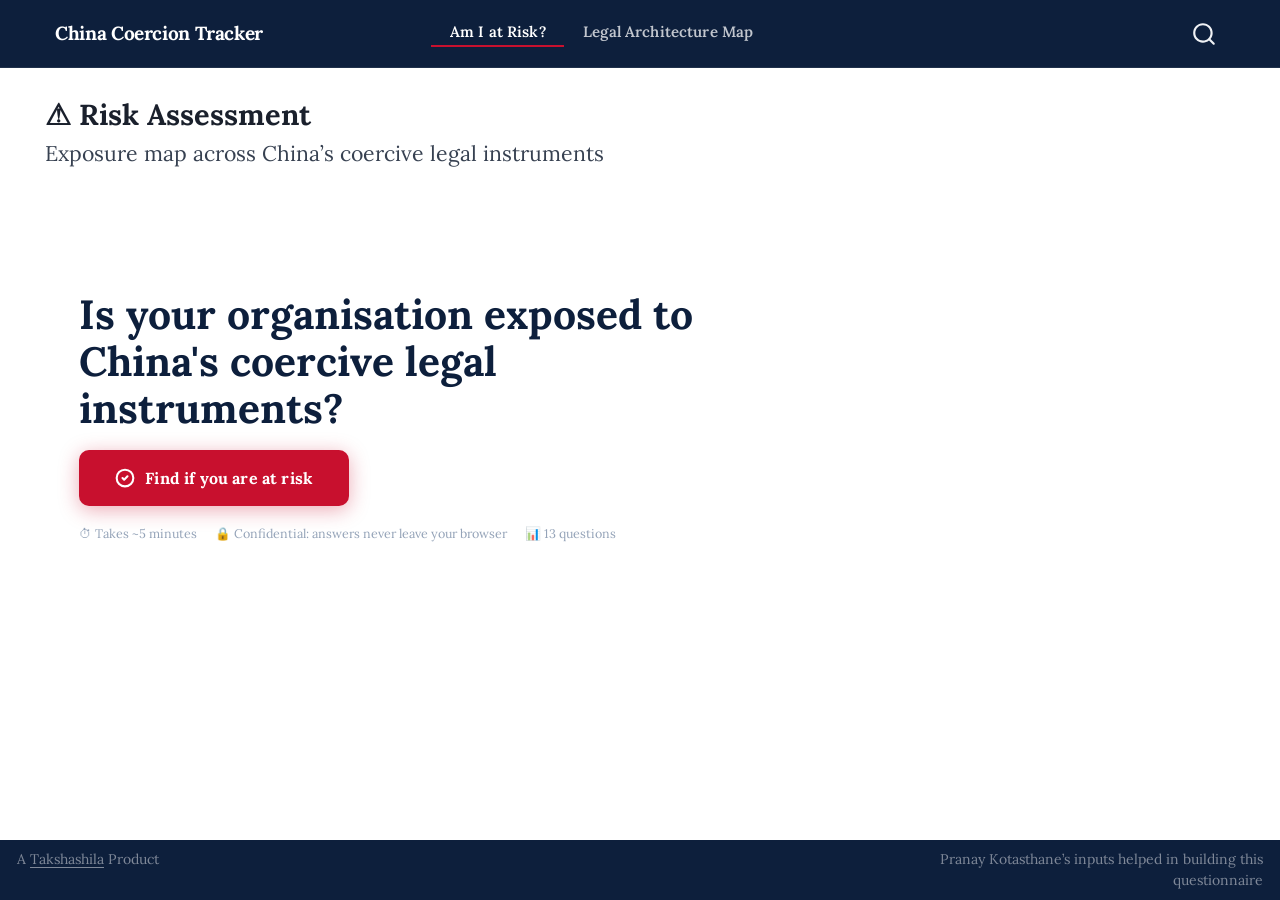
==== commit 4acd8cc4: "Update footer credit line Replaces "Concept: Pranay Kotasthane" with "Pranay Kotasthane's inputs hel" ====
--- a/china-coercion-tracker/index.html
+++ b/china-coercion-tracker/index.html
@@ -1771,7 +1771,7 @@
       &nbsp;
     </div>
     <div class="nav-footer-right">
-<p>Concept: Pranay Kotasthane</p>
+<p>Pranay Kotasthane’s inputs helped in building this questionnaire</p>
 </div>
   </div>
 </footer>
